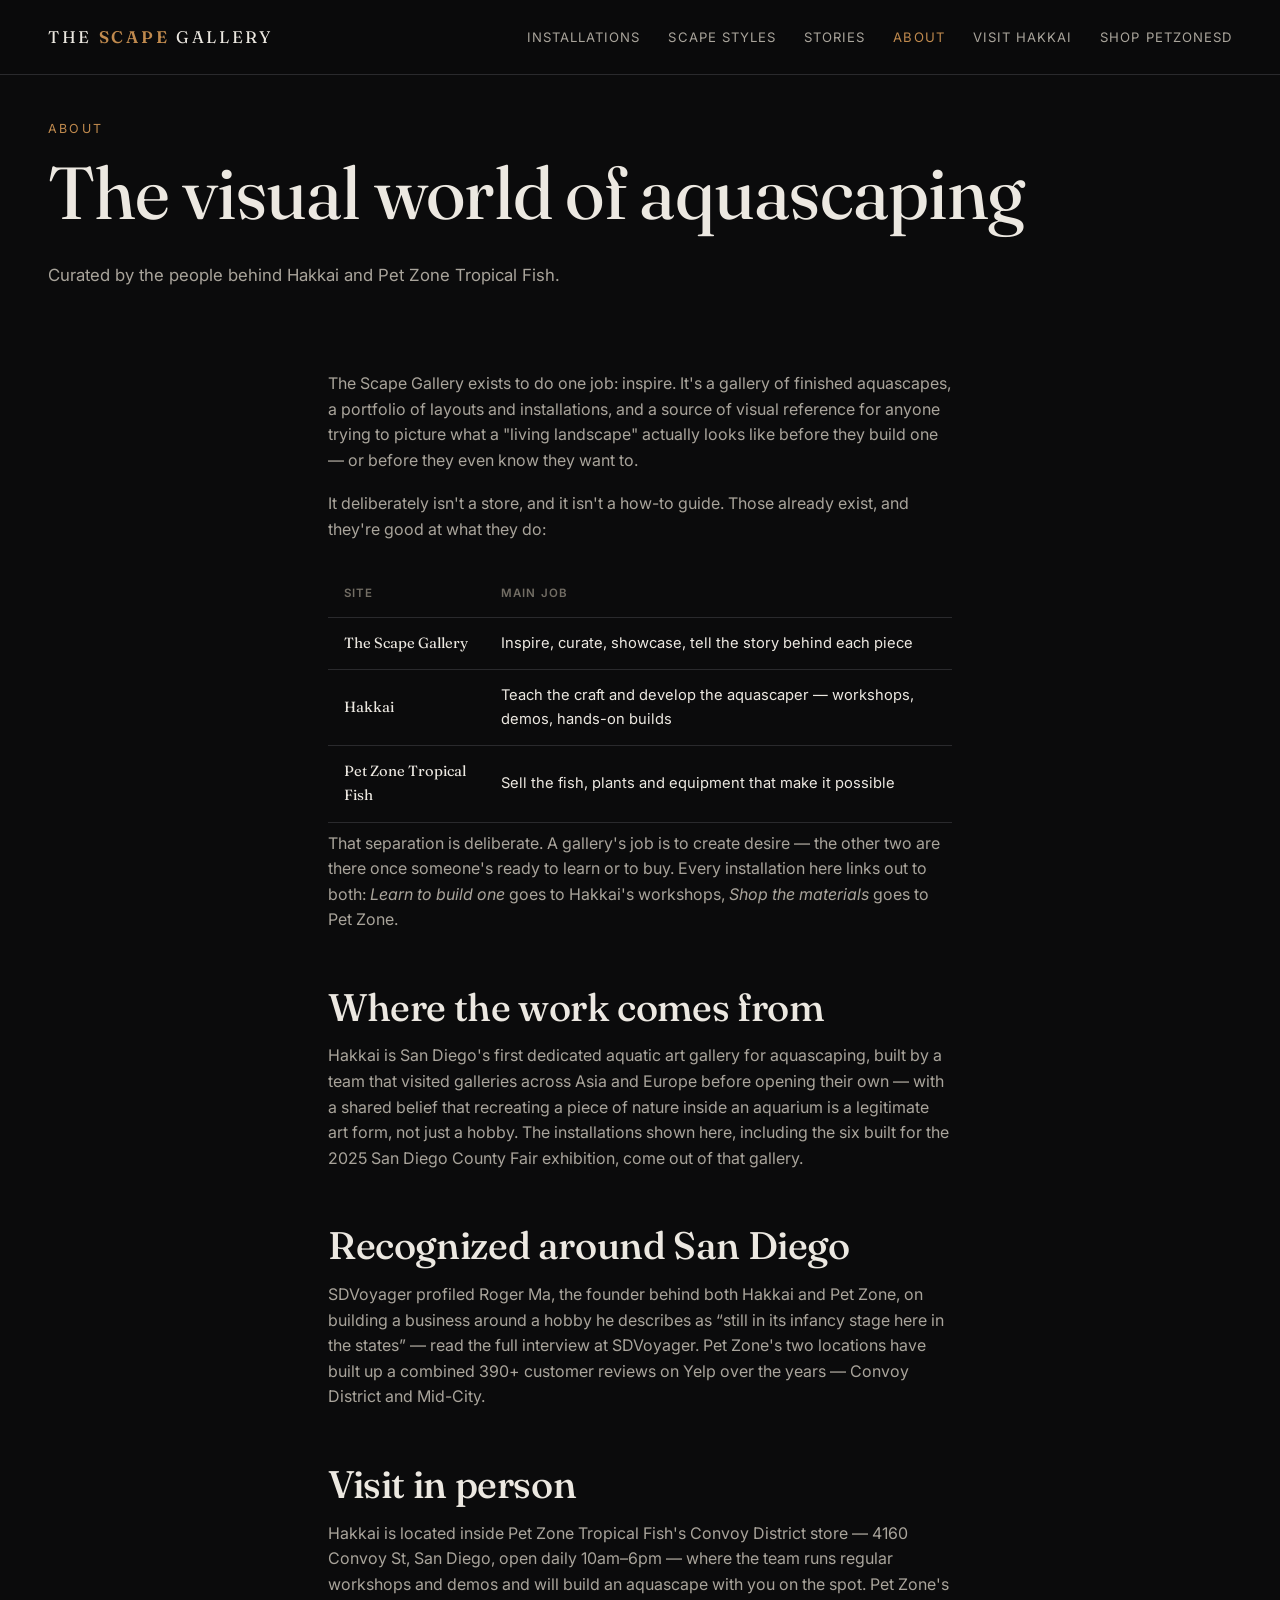
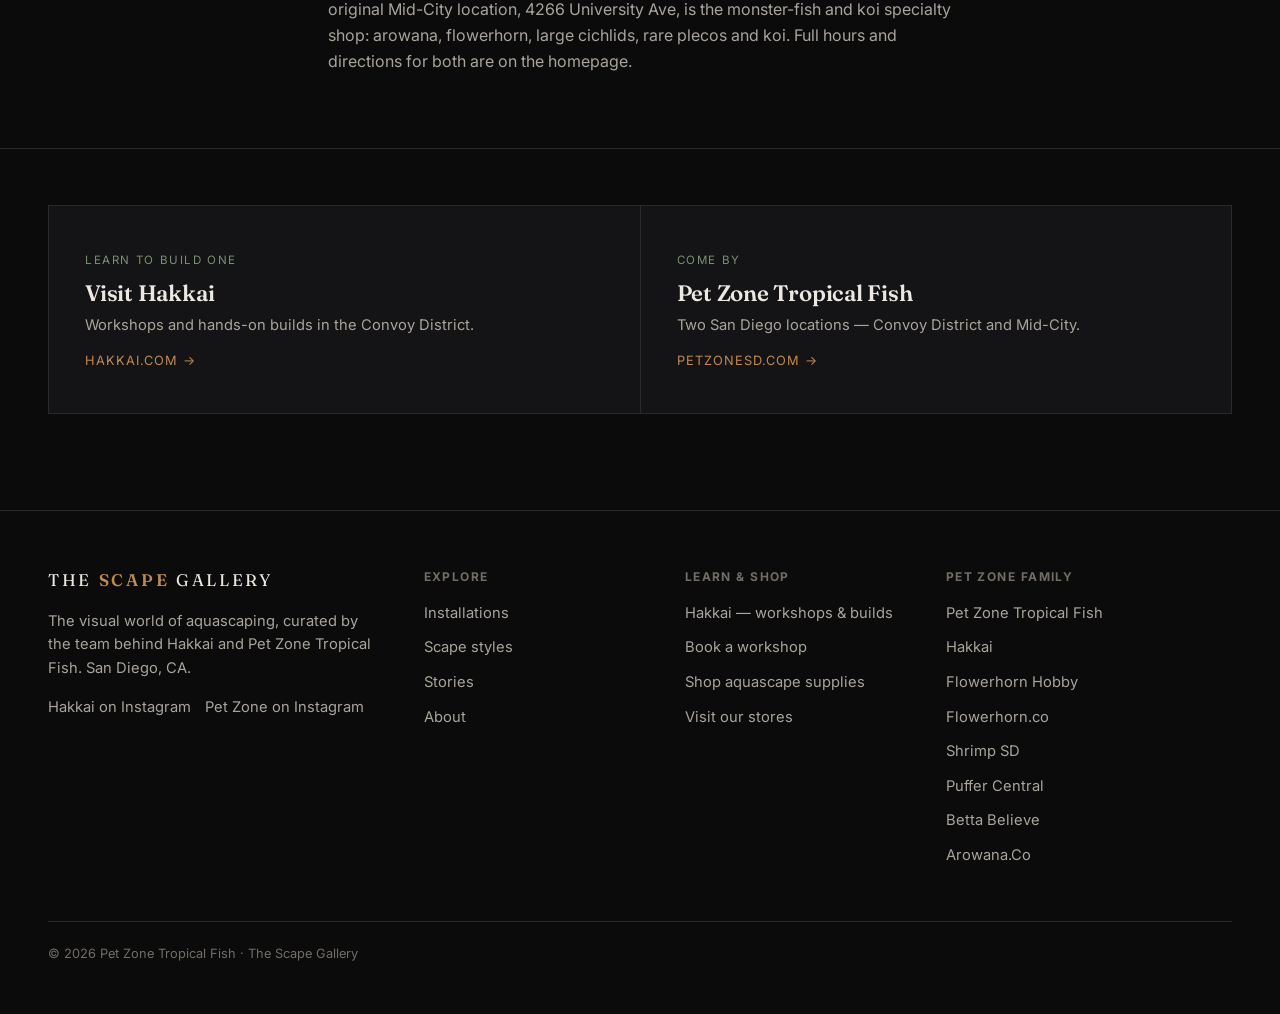
==== about/index.html @ 040524e8 "Add a real favicon (site had none) - New assets/favicon.svg + favicon-32.png + apple-touch-icon.png," ====
<!doctype html>
<html lang="en">
<head>
<meta charset="utf-8">
<meta name="viewport" content="width=device-width,initial-scale=1,viewport-fit=cover">
<link rel="icon" href="/assets/favicon.svg" type="image/svg+xml">
<link rel="icon" href="/assets/favicon-32.png" sizes="32x32" type="image/png">
<link rel="apple-touch-icon" href="/assets/apple-touch-icon.png">
<title>About — The Scape Gallery (San Diego)</title>
<meta name="description" content="The Scape Gallery is the inspirational, editorial and portfolio layer above two San Diego businesses — Hakkai and Pet Zone Tropical Fish — here's how the three fit together.">
<meta name="robots" content="index,follow,max-image-preview:large">
<link rel="canonical" href="https://thescapegallery.com/about/">
<meta name="theme-color" content="#0b0b0c">
<meta property="og:type" content="website">
<meta property="og:site_name" content="The Scape Gallery">
<meta property="og:title" content="About — The Scape Gallery">
<meta property="og:description" content="The inspirational, editorial and portfolio layer above Hakkai and Pet Zone Tropical Fish.">
<meta property="og:url" content="https://thescapegallery.com/about/">
<meta property="og:image" content="https://hakkai.com/cdn/shop/files/1B50B9CC-6165-46C0-B9AA-86293F9E5801_1600x.jpg?v=1751427496">
<meta name="twitter:card" content="summary_large_image">
<link rel="preconnect" href="https://fonts.googleapis.com"><link rel="preconnect" href="https://fonts.gstatic.com" crossorigin><link rel="preconnect" href="https://hakkai.com"><link rel="preconnect" href="https://cdn.shopify.com">
<link rel="stylesheet" href="https://fonts.googleapis.com/css2?family=Fraunces:opsz,wght@9..144,440;9..144,500;9..144,600&family=Inter:wght@400;500;600&display=swap">
<link rel="stylesheet" href="/assets/site.css">
<script type="application/ld+json">{"@context":"https://schema.org","@graph":[{"@type":"AboutPage","@id":"https://thescapegallery.com/about/#page","name":"About The Scape Gallery","url":"https://thescapegallery.com/about/","inLanguage":"en"},{"@type":"BreadcrumbList","itemListElement":[{"@type":"ListItem","position":1,"name":"Home","item":"https://thescapegallery.com/"},{"@type":"ListItem","position":2,"name":"About","item":"https://thescapegallery.com/about/"}]}]}</script>
<style>.role-table{width:100%;border-collapse:collapse;margin:28px 0 8px}.role-table th,.role-table td{text-align:left;padding:14px 16px;border-bottom:1px solid var(--line);font-size:.92rem}.role-table th{color:var(--ink-faint);font-size:.72rem;letter-spacing:.1em;text-transform:uppercase;font-weight:600}.role-table td:first-child{font-family:'Fraunces',serif;color:var(--ink)}</style>
</head>
<body>
<a class="skip" href="#main">Skip to content</a>
<header class="site-header"><div class="wrap">
<a class="brand" href="/"><span class="brand-mark">The <b>Scape</b> Gallery</span></a>
<nav class="site-nav" aria-label="Main"><ul>
<li><a href="/gallery/">Installations</a></li>
<li><a href="/styles/">Scape Styles</a></li><li><a href="/stories/">Stories</a></li>
<li><a href="/about/" aria-current="page">About</a></li>
<li><a href="https://hakkai.com/collections/aquascape-workshops">Visit Hakkai</a></li>
<li><a href="https://www.petzonesd.com/aquascaping/">Shop PetZoneSD</a></li>
</ul></nav>
</div></header>
<main id="main">
<header class="detail-head"><div class="wrap">
<p class="eyebrow">About</p>
<h1>The visual world of aquascaping</h1>
<p class="detail-sub">Curated by the people behind Hakkai and Pet Zone Tropical Fish.</p>
</div></header>

<section class="section-tight"><div class="wrap prose">
<p>The Scape Gallery exists to do one job: inspire. It's a gallery of finished aquascapes, a portfolio of layouts and installations, and a source of visual reference for anyone trying to picture what a "living landscape" actually looks like before they build one — or before they even know they want to.</p>
<p>It deliberately isn't a store, and it isn't a how-to guide. Those already exist, and they're good at what they do:</p>
<table class="role-table">
<tr><th>Site</th><th>Main job</th></tr>
<tr><td>The Scape Gallery</td><td>Inspire, curate, showcase, tell the story behind each piece</td></tr>
<tr><td>Hakkai</td><td>Teach the craft and develop the aquascaper — workshops, demos, hands-on builds</td></tr>
<tr><td>Pet Zone Tropical Fish</td><td>Sell the fish, plants and equipment that make it possible</td></tr>
</table>
<p>That separation is deliberate. A gallery's job is to create desire — the other two are there once someone's ready to learn or to buy. Every installation here links out to both: <em>Learn to build one</em> goes to Hakkai's workshops, <em>Shop the materials</em> goes to Pet Zone.</p>
<h2>Where the work comes from</h2>
<p>Hakkai is San Diego's first dedicated aquatic art gallery for aquascaping, built by a team that visited galleries across Asia and Europe before opening their own — with a shared belief that recreating a piece of nature inside an aquarium is a legitimate art form, not just a hobby. The installations shown here, including the six built for the 2025 San Diego County Fair exhibition, come out of that gallery.</p>
<h2>Recognized around San Diego</h2>
<p>SDVoyager profiled Roger Ma, the founder behind both Hakkai and Pet Zone, on building a business around a hobby he describes as &ldquo;still in its infancy stage here in the states&rdquo; — read the <a href="https://sdvoyager.com/interview/hidden-gems-meet-roger-ma-of-hakkai-aquascape-design-gallery-pet-zone-tropical-fish/">full interview at SDVoyager</a>. Pet Zone's two locations have built up a combined 390+ customer reviews on Yelp over the years — <a href="https://www.yelp.com/biz/pet-zone-tropical-fish-san-diego-2">Convoy District</a> and <a href="https://www.yelp.com/biz/pet-zone-tropical-fish-san-diego">Mid-City</a>.</p>
<h2>Visit in person</h2>
<p>Hakkai is located inside Pet Zone Tropical Fish's Convoy District store — 4160 Convoy St, San Diego, open daily 10am–6pm — where the team runs regular workshops and demos and will build an aquascape with you on the spot. Pet Zone's original Mid-City location, 4266 University Ave, is the monster-fish and koi specialty shop: arowana, flowerhorn, large cichlids, rare plecos and koi. Full hours and directions for both are on the <a href="/#visit">homepage</a>.</p>
</div></section>

<section class="section-tight" style="border-top:1px solid var(--line)"><div class="wrap">
<div class="cta-row">
<a class="cta" href="https://hakkai.com/collections/aquascape-workshops"><span class="kicker">Learn to build one</span><h3>Visit Hakkai</h3><p>Workshops and hands-on builds in the Convoy District.</p><span class="go">hakkai.com →</span></a>
<a class="cta" href="https://www.petzonesd.com/contact-location/"><span class="kicker">Come by</span><h3>Pet Zone Tropical Fish</h3><p>Two San Diego locations — Convoy District and Mid-City.</p><span class="go">petzonesd.com →</span></a>
</div>
</div></section>
</main>
<footer class="site-footer"><div class="wrap">
<div class="foot-grid">
<div><a class="brand" href="/"><span class="brand-mark">The <b>Scape</b> Gallery</span></a><p class="foot-blurb" style="margin-top:16px">The visual world of aquascaping, curated by the team behind Hakkai and Pet Zone Tropical Fish. San Diego, CA.</p><p class="foot-blurb" style="margin-top:14px;display:flex;gap:14px"><a href="https://www.instagram.com/hakkaisd/">Hakkai on Instagram</a><a href="https://www.instagram.com/petzonesd/">Pet Zone on Instagram</a></p></div>
<div><h4>Explore</h4><ul><li><a href="/gallery/">Installations</a></li><li><a href="/styles/">Scape styles</a></li><li><a href="/stories/">Stories</a></li><li><a href="/about/">About</a></li></ul></div>
<div><h4>Learn &amp; Shop</h4><ul><li><a href="https://hakkai.com/">Hakkai — workshops &amp; builds</a></li><li><a href="https://hakkai.com/collections/aquascape-workshops">Book a workshop</a></li><li><a href="https://www.petzonesd.com/aquascaping/">Shop aquascape supplies</a></li><li><a href="https://www.petzonesd.com/contact-location/">Visit our stores</a></li></ul></div>
<div><h4>Pet Zone Family</h4><ul><li><a href="https://www.petzonesd.com/">Pet Zone Tropical Fish</a></li><li><a href="https://hakkai.com/">Hakkai</a></li><li><a href="https://www.flowerhornhobby.com/">Flowerhorn Hobby</a></li><li><a href="https://flowerhorn.co/">Flowerhorn.co</a></li><li><a href="https://www.shrimpsd.com/">Shrimp SD</a></li><li><a href="https://puffercentral.com/">Puffer Central</a></li><li><a href="https://bettabelieve.com/">Betta Believe</a></li><li><a href="https://arowana.co/">Arowana.Co</a></li></ul></div>
</div>
<p class="fine">&copy; 2026 Pet Zone Tropical Fish · The Scape Gallery</p>
</div></footer>
</body>
</html>
---- assets/site.css ----
/* The Scape Gallery — shared stylesheet */

:root{
  --bg:#0b0b0c;
  --bg-panel:#141416;
  --bg-panel-2:#1b1b1e;
  --line:#2a2a2d;
  --ink:#ece8e1;
  --ink-dim:#a9a49b;
  --ink-faint:#726d64;
  --clay:#c08a4e;
  --moss:#7c9171;
  --max:1240px;
}

*{box-sizing:border-box}
html{scroll-behavior:smooth}
body{
  margin:0;
  background:var(--bg);
  color:var(--ink);
  font-family:'Inter',system-ui,-apple-system,sans-serif;
  font-size:16px;
  line-height:1.6;
  -webkit-font-smoothing:antialiased;
}
h1,h2,h3,.disp{
  font-family:'Fraunces',Georgia,serif;
  font-weight:500;
  letter-spacing:-0.01em;
  line-height:1.08;
  margin:0 0 .4em;
  color:var(--ink);
}
h1{font-size:clamp(2.4rem,6vw,4.6rem);font-weight:440}
h2{font-size:clamp(1.6rem,3.2vw,2.4rem)}
h3{font-size:1.3rem;font-weight:600}
p{margin:0 0 1.1em;color:var(--ink-dim)}
a{color:inherit;text-decoration:none}
.wrap{max-width:var(--max);margin:0 auto;padding:0 28px}
.skip{position:absolute;left:-999px;top:0;background:var(--clay);color:#0b0b0c;padding:10px 16px;z-index:100}
.skip:focus{left:12px;top:12px}

/* header */
.site-header{position:sticky;top:0;z-index:20;background:rgba(11,11,12,.86);backdrop-filter:blur(10px);border-bottom:1px solid var(--line)}
.site-header .wrap{display:flex;align-items:center;justify-content:space-between;height:74px}
.brand{display:flex;align-items:center;gap:12px}
.brand-mark{font-family:'Fraunces',serif;font-size:1.05rem;letter-spacing:.16em;text-transform:uppercase;color:var(--ink)}
.brand-mark b{color:var(--clay);font-weight:600}
.site-nav ul{display:flex;gap:28px;list-style:none;margin:0;padding:0}
.site-nav a{font-size:.82rem;letter-spacing:.08em;text-transform:uppercase;color:var(--ink-dim);transition:color .15s}
.site-nav a:hover,.site-nav a[aria-current]{color:var(--clay)}
.nav-toggle{display:none}

/* hero */
.hero{position:relative;min-height:78vh;display:flex;align-items:flex-end;overflow:hidden;border-bottom:1px solid var(--line)}
.hero img{position:absolute;inset:0;width:100%;height:100%;object-fit:cover;filter:brightness(.55) saturate(1.05)}
.hero::after{content:"";position:absolute;inset:0;background:linear-gradient(180deg,rgba(11,11,12,.05) 0%,rgba(11,11,12,.15) 45%,rgba(11,11,12,.92) 100%)}
.hero-in{position:relative;z-index:2;padding:0 28px 64px;max-width:var(--max);margin:0 auto;width:100%}
.eyebrow{font-size:.78rem;letter-spacing:.18em;text-transform:uppercase;color:var(--clay);margin:0 0 14px}
.hero p.lede{font-size:1.15rem;max-width:44ch;color:#d7d3cb}

/* sections */
main{display:block}
.section{padding:96px 0}
.section-tight{padding:56px 0}
.section-head{display:flex;justify-content:space-between;align-items:flex-end;gap:24px;margin-bottom:44px;flex-wrap:wrap}
.section-head .kicker{font-size:.78rem;letter-spacing:.16em;text-transform:uppercase;color:var(--clay);display:block;margin-bottom:10px}
.see-all{font-size:.82rem;letter-spacing:.06em;text-transform:uppercase;color:var(--ink-dim);border-bottom:1px solid var(--line);padding-bottom:2px}
.see-all:hover{color:var(--clay);border-color:var(--clay)}

/* gallery grid */
.grid{display:grid;grid-template-columns:repeat(3,1fr);gap:2px;background:var(--line)}
.grid.g2{grid-template-columns:repeat(2,1fr)}
.piece{position:relative;background:var(--bg-panel);aspect-ratio:4/5;overflow:hidden;display:block}
.piece img{width:100%;height:100%;object-fit:cover;transition:transform .6s ease,filter .3s}
.piece:hover img{transform:scale(1.045)}
.piece-cap{position:absolute;left:0;right:0;bottom:0;padding:22px;background:linear-gradient(180deg,transparent,rgba(0,0,0,.82) 78%)}
.piece-cap .style-tag{font-size:.7rem;letter-spacing:.12em;text-transform:uppercase;color:var(--clay);display:block;margin-bottom:6px}
.piece-cap h3{margin:0;font-size:1.15rem;color:#fff}
.piece-cap .tank{font-size:.78rem;color:var(--ink-dim);margin-top:4px}

/* styles chips */
.style-row{display:grid;grid-template-columns:repeat(6,1fr);gap:1px;background:var(--line);border:1px solid var(--line)}
.style-chip{background:var(--bg-panel);padding:28px 18px;text-align:center}
.style-chip .num{font-family:'Fraunces',serif;font-size:.85rem;color:var(--ink-faint);display:block;margin-bottom:10px}
.style-chip h3{font-size:1rem;margin-bottom:6px}
.style-chip p{font-size:.85rem;margin:0}
.style-chip a{display:block;transition:background .15s}
.style-chip a:hover{background:var(--bg-panel-2)}

/* statement / prose */
.statement{max-width:62ch}
.statement p{font-size:1.15rem;color:#cfcbc2}
.prose{max-width:68ch}
.prose h2{margin-top:1.4em}
.prose ul{color:var(--ink-dim);padding-left:1.2em}
.prose li{margin-bottom:.5em}

/* detail page */
.detail-hero{position:relative}
.detail-hero img{width:100%;max-height:74vh;object-fit:cover;display:block;border-bottom:1px solid var(--line)}
.detail-head{padding:44px 0 8px}
.detail-head .kicker{font-size:.78rem;letter-spacing:.16em;text-transform:uppercase;color:var(--clay)}
.detail-sub{font-size:1.05rem;color:var(--ink-dim);max-width:60ch}
.spec-grid{display:grid;grid-template-columns:repeat(3,1fr);gap:1px;background:var(--line);margin:40px 0}
.spec{background:var(--bg-panel);padding:22px 24px}
.spec .k{font-size:.72rem;letter-spacing:.1em;text-transform:uppercase;color:var(--ink-faint);display:block;margin-bottom:8px}
.spec .v{font-size:.95rem;color:var(--ink)}
.filmstrip{display:grid;grid-template-columns:repeat(4,1fr);gap:2px;background:var(--line);margin:40px 0}
.filmstrip img{width:100%;height:220px;object-fit:cover;display:block}
.taglist{display:flex;flex-wrap:wrap;gap:8px;margin:0 0 1.2em}
.taglist span{font-size:.78rem;color:var(--ink-dim);border:1px solid var(--line);border-radius:999px;padding:5px 12px}

/* CTAs */
.cta-row{display:grid;grid-template-columns:1fr 1fr;gap:1px;background:var(--line);border:1px solid var(--line)}
.cta{background:var(--bg-panel);padding:40px 36px;display:block;transition:background .15s}
.cta:hover{background:var(--bg-panel-2)}
.cta .kicker{font-size:.72rem;letter-spacing:.14em;text-transform:uppercase;color:var(--moss)}
.cta h3{margin:10px 0 8px;font-size:1.4rem}
.cta p{margin:0;font-size:.92rem}
.cta .go{display:inline-block;margin-top:14px;font-size:.8rem;letter-spacing:.08em;text-transform:uppercase;color:var(--clay)}
.btn{display:inline-block;border:1px solid var(--ink-faint);color:var(--ink);padding:12px 22px;font-size:.82rem;letter-spacing:.08em;text-transform:uppercase;border-radius:2px;transition:.15s}
.btn:hover{border-color:var(--clay);color:var(--clay)}
.btn.solid{background:var(--clay);border-color:var(--clay);color:#151109}
.btn.solid:hover{background:#d29a5c}
.btn-row{display:flex;gap:14px;flex-wrap:wrap;margin-top:8px}

/* visit cards */
.visit-grid{display:grid;grid-template-columns:1fr 1fr;gap:1px;background:var(--line);border:1px solid var(--line)}
.visit-card{background:var(--bg-panel);padding:40px 36px}
.visit-card .loc-kicker{font-size:.72rem;letter-spacing:.14em;text-transform:uppercase}
.visit-card h3{margin:10px 0 8px;font-size:1.4rem}
.visit-meta{list-style:none;margin:20px 0;padding:0}
.visit-meta li{font-size:.88rem;color:var(--ink-dim);padding:10px 0;border-top:1px solid var(--line)}
.visit-meta li:first-child{border-top:none}
@media (max-width:800px){.visit-grid{grid-template-columns:1fr}}

/* footer */
.site-footer{border-top:1px solid var(--line);padding:56px 0 36px;margin-top:40px}
.foot-grid{display:grid;grid-template-columns:1.2fr .8fr .8fr 1fr;gap:32px}
.foot-grid h4{font-size:.75rem;letter-spacing:.12em;text-transform:uppercase;color:var(--ink-faint);margin:0 0 14px}
.foot-grid ul{list-style:none;margin:0;padding:0}
.foot-grid li{margin-bottom:9px}
.foot-grid a{color:var(--ink-dim);font-size:.92rem}
.foot-grid a:hover{color:var(--clay)}
.foot-blurb{color:var(--ink-dim);font-size:.92rem;max-width:36ch}
.fine{color:var(--ink-faint);font-size:.8rem;margin-top:44px;border-top:1px solid var(--line);padding-top:22px}

@media (max-width:900px){
  .grid{grid-template-columns:repeat(2,1fr)}
  .style-row{grid-template-columns:repeat(3,1fr)}
  .spec-grid{grid-template-columns:1fr}
  .filmstrip{grid-template-columns:repeat(2,1fr)}
  .cta-row{grid-template-columns:1fr}
  .foot-grid{grid-template-columns:1fr 1fr;gap:28px}
  .site-nav ul{gap:16px}
}
@media (max-width:700px){
  .foot-grid{grid-template-columns:1fr}
}
@media (max-width:560px){
  .grid{grid-template-columns:1fr}
  .style-row{grid-template-columns:repeat(2,1fr)}
  .site-nav{display:none}
}
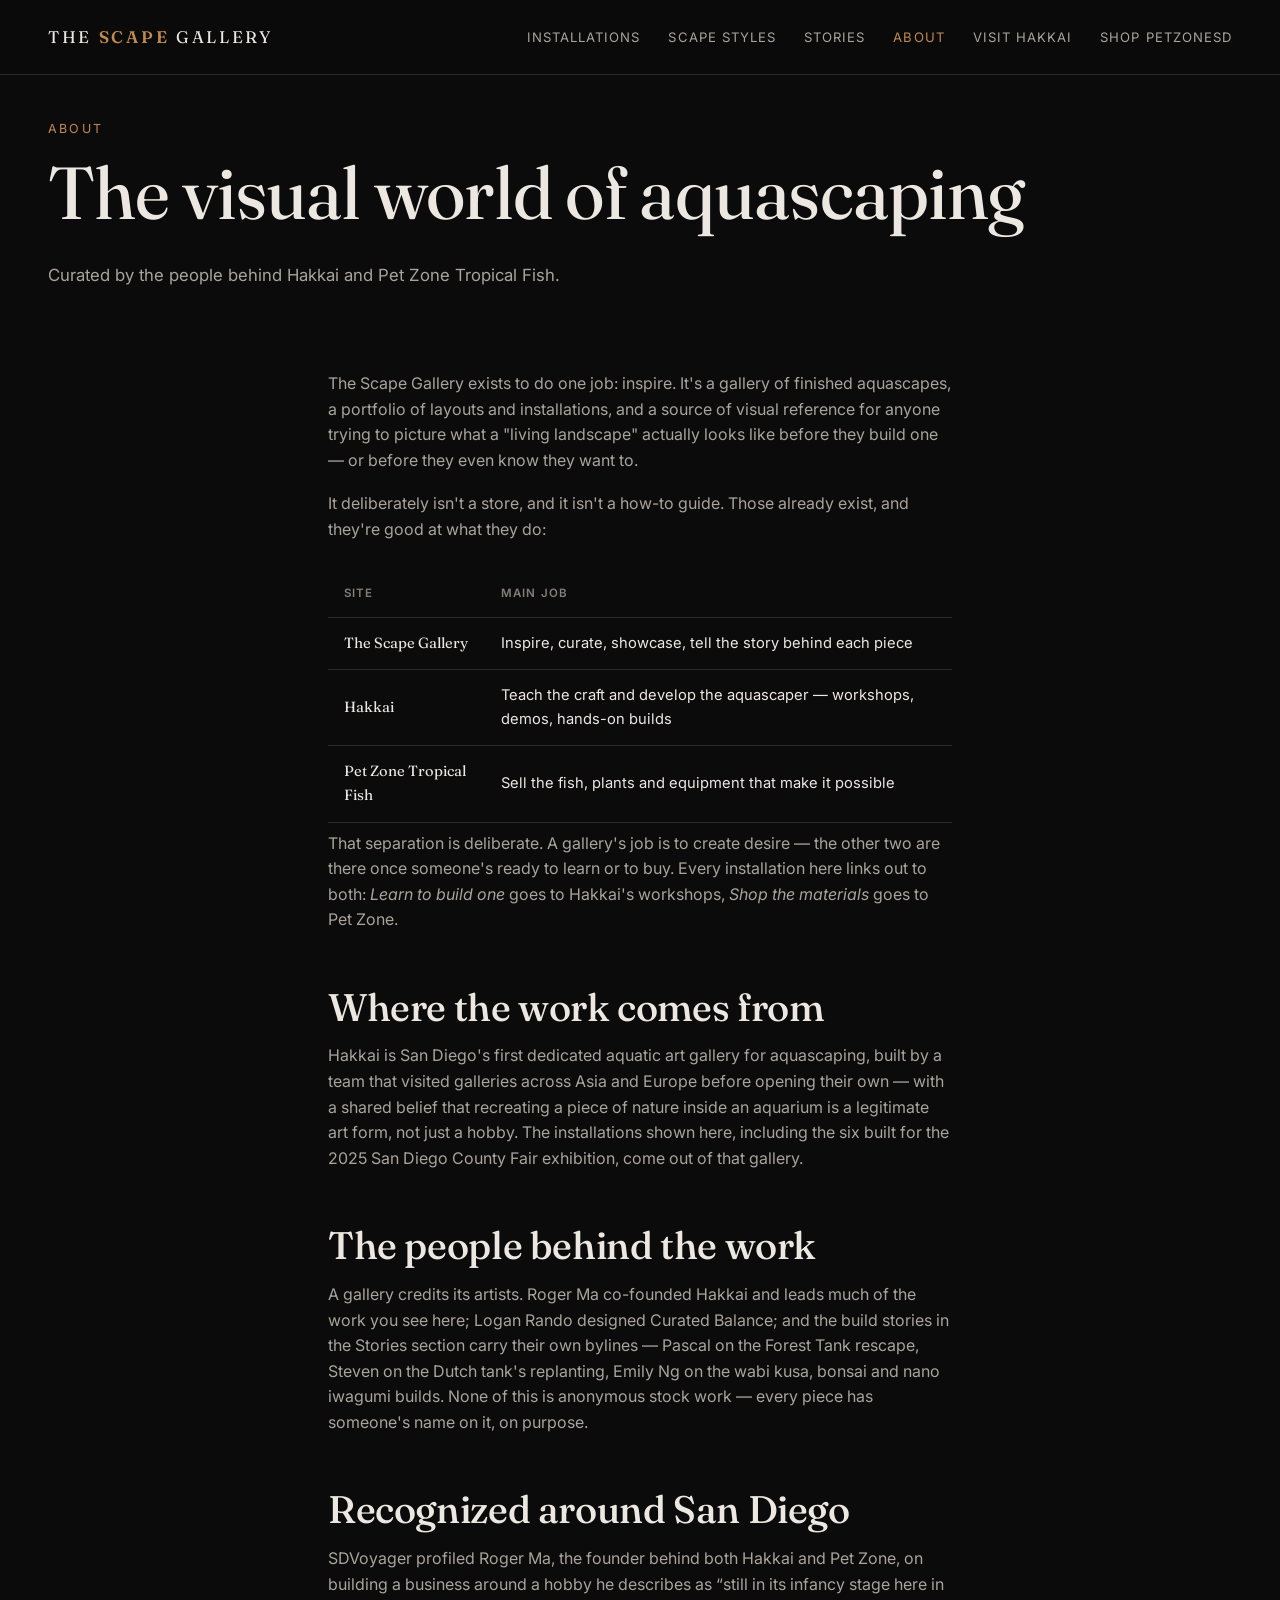
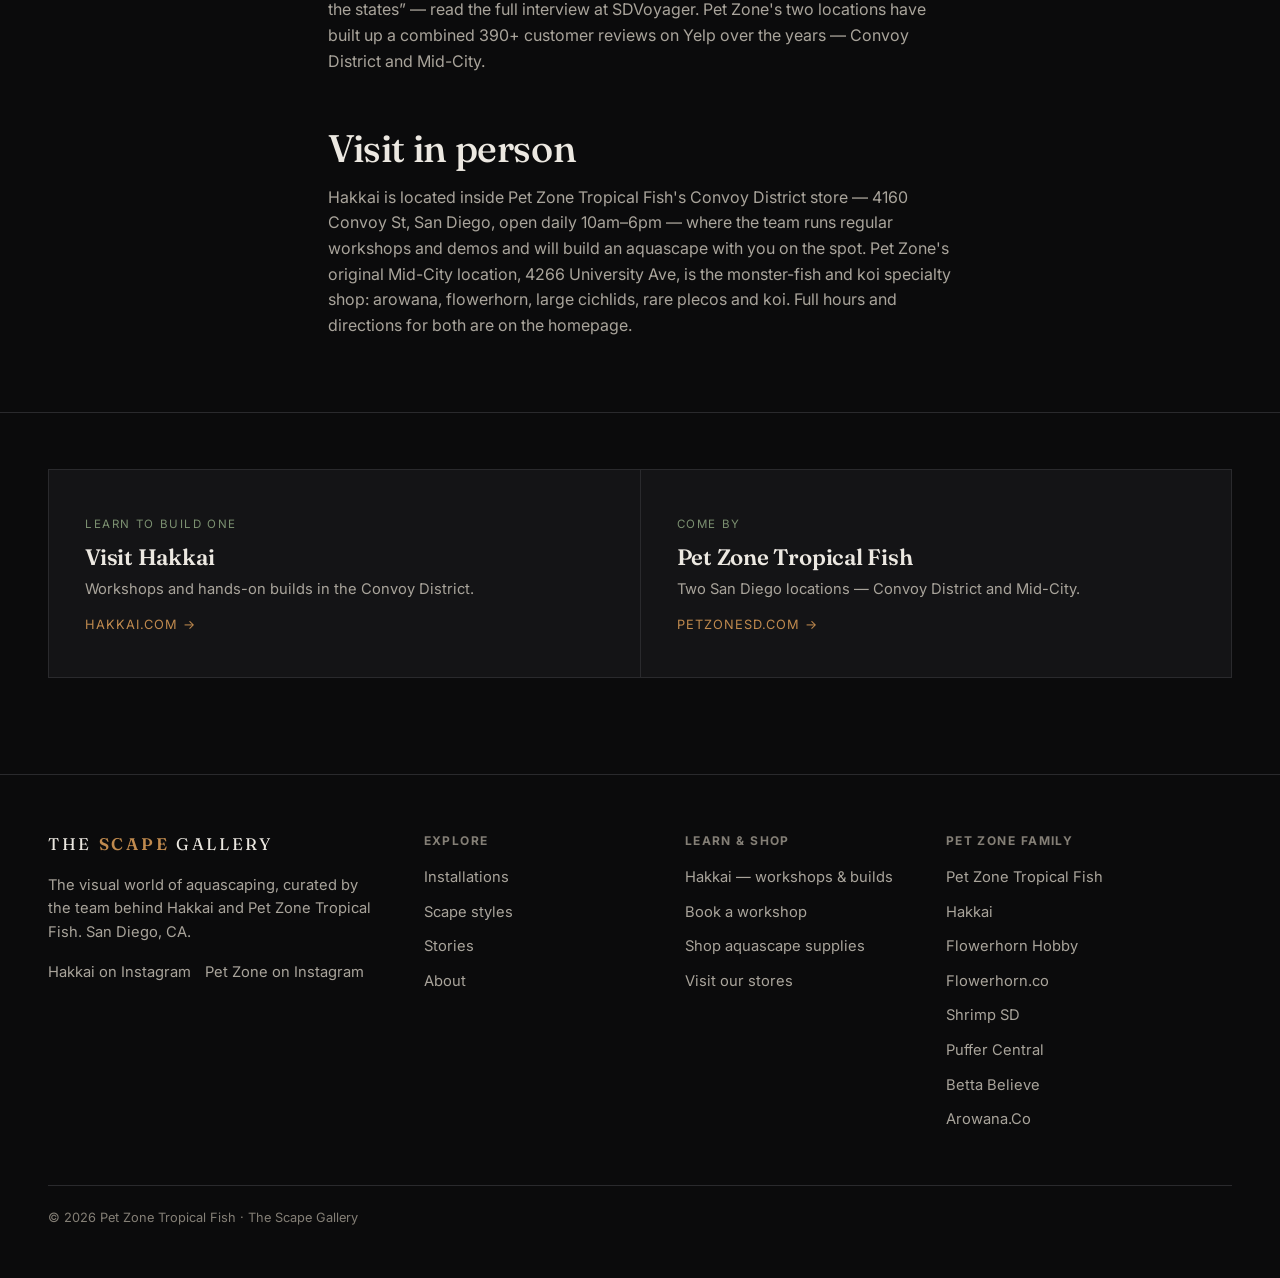
==== commit ce0297f1: "Credit the real people behind the work, light local-SEO consistency - About: new "The people behind " ====
--- a/about/index.html
+++ b/about/index.html
@@ -55,6 +55,8 @@
 <p>That separation is deliberate. A gallery's job is to create desire — the other two are there once someone's ready to learn or to buy. Every installation here links out to both: <em>Learn to build one</em> goes to Hakkai's workshops, <em>Shop the materials</em> goes to Pet Zone.</p>
 <h2>Where the work comes from</h2>
 <p>Hakkai is San Diego's first dedicated aquatic art gallery for aquascaping, built by a team that visited galleries across Asia and Europe before opening their own — with a shared belief that recreating a piece of nature inside an aquarium is a legitimate art form, not just a hobby. The installations shown here, including the six built for the 2025 San Diego County Fair exhibition, come out of that gallery.</p>
+<h2>The people behind the work</h2>
+<p>A gallery credits its artists. Roger Ma co-founded Hakkai and leads much of the work you see here; Logan Rando designed Curated Balance; and the build stories in the <a href="/stories/">Stories</a> section carry their own bylines — Pascal on the Forest Tank rescape, Steven on the Dutch tank's replanting, Emily Ng on the wabi kusa, bonsai and nano iwagumi builds. None of this is anonymous stock work — every piece has someone's name on it, on purpose.</p>
 <h2>Recognized around San Diego</h2>
 <p>SDVoyager profiled Roger Ma, the founder behind both Hakkai and Pet Zone, on building a business around a hobby he describes as &ldquo;still in its infancy stage here in the states&rdquo; — read the <a href="https://sdvoyager.com/interview/hidden-gems-meet-roger-ma-of-hakkai-aquascape-design-gallery-pet-zone-tropical-fish/">full interview at SDVoyager</a>. Pet Zone's two locations have built up a combined 390+ customer reviews on Yelp over the years — <a href="https://www.yelp.com/biz/pet-zone-tropical-fish-san-diego-2">Convoy District</a> and <a href="https://www.yelp.com/biz/pet-zone-tropical-fish-san-diego">Mid-City</a>.</p>
 <h2>Visit in person</h2>
--- a/assets/site.css
+++ b/assets/site.css
@@ -7,7 +7,7 @@
   --line:#2a2a2d;
   --ink:#ece8e1;
   --ink-dim:#a9a49b;
-  --ink-faint:#726d64;
+  --ink-faint:#847f76;
   --clay:#c08a4e;
   --moss:#7c9171;
   --max:1240px;
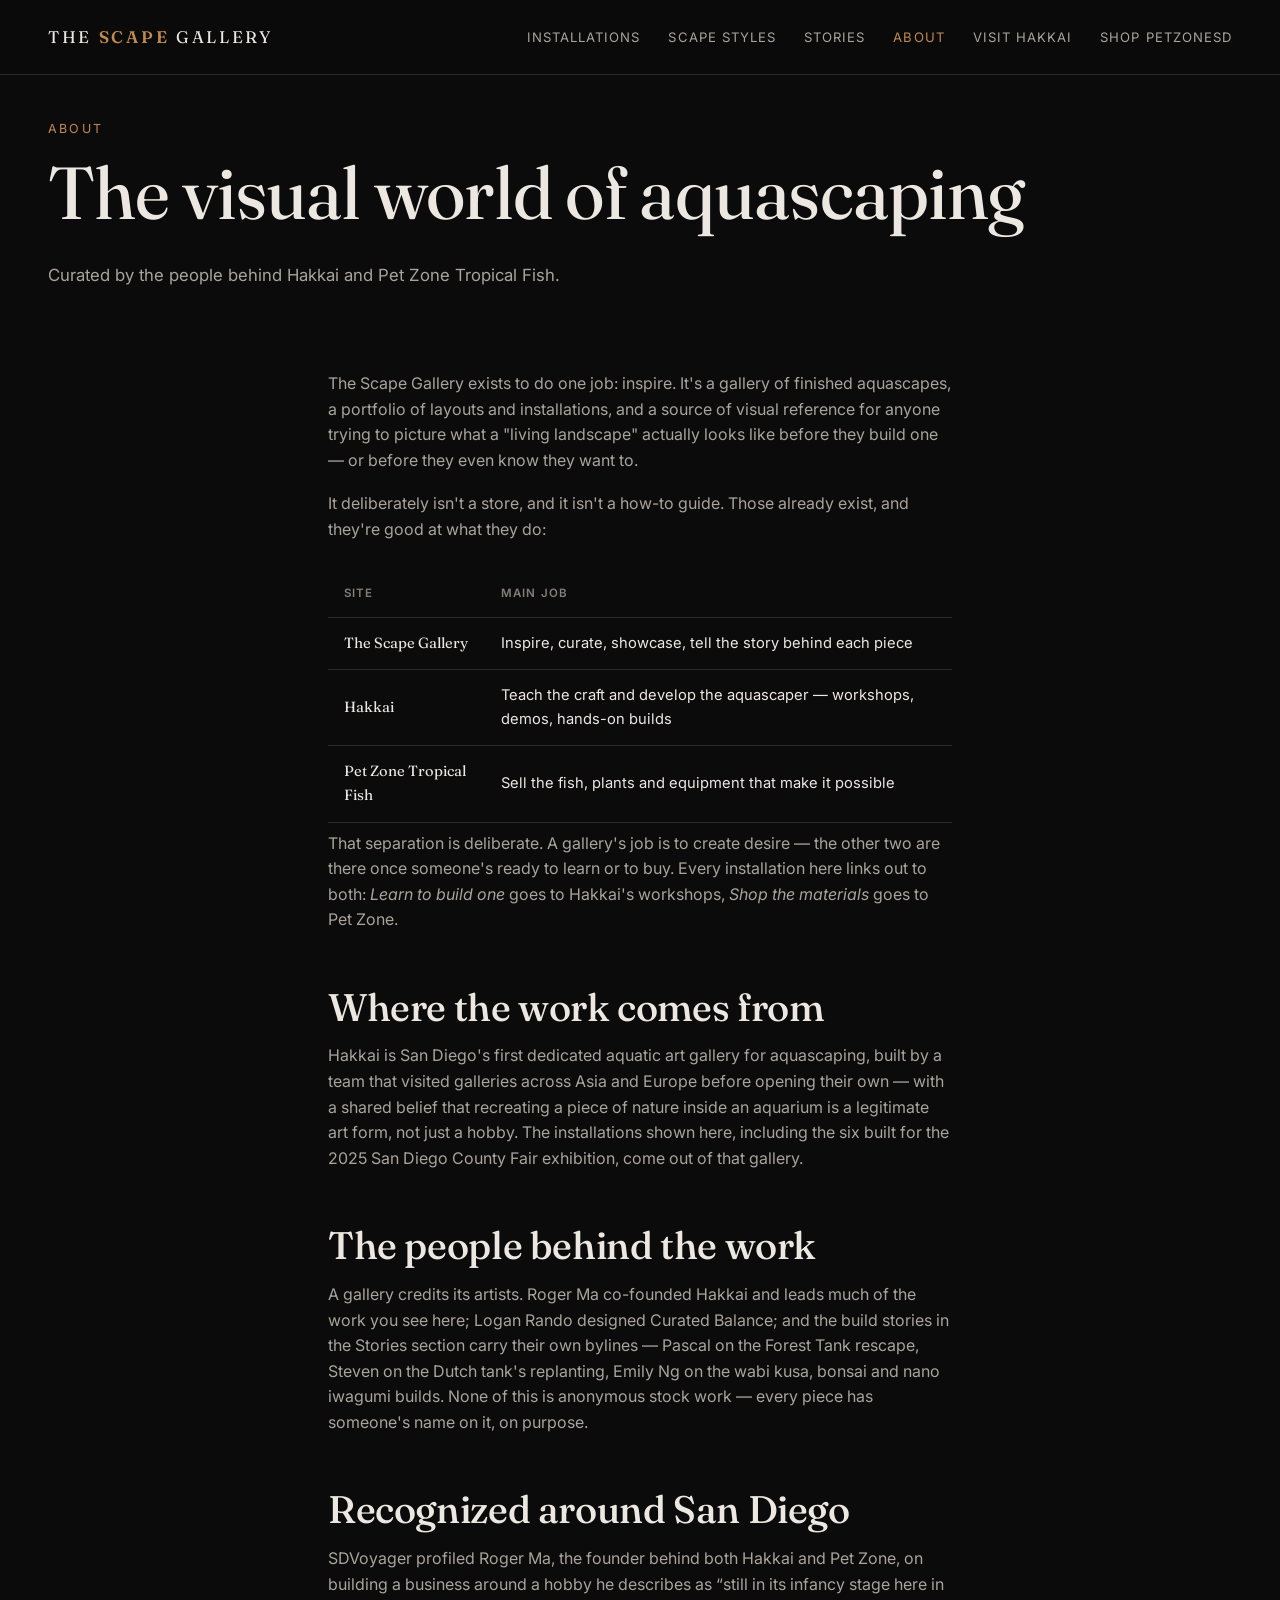
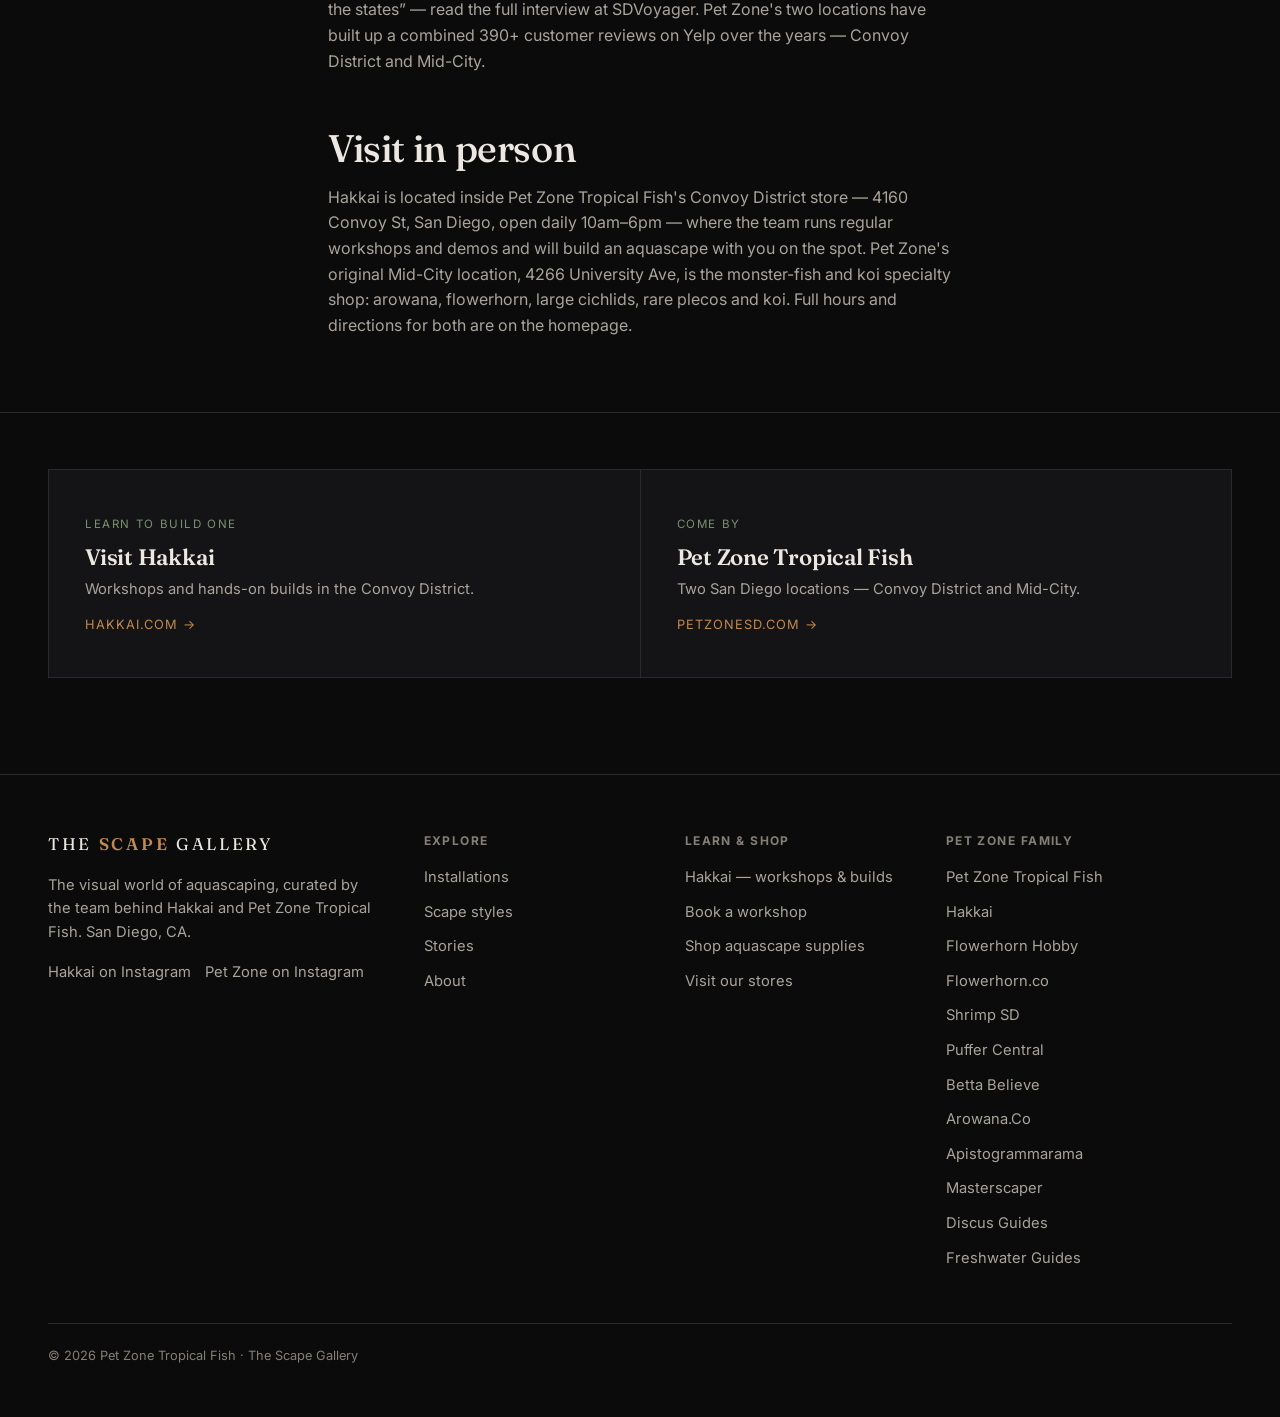
==== commit 354c1d71: "Add Masterscaper and Discus Guides to sibling-spoke footer links thescapegallery.com had never had a" ====
--- a/about/index.html
+++ b/about/index.html
@@ -7,7 +7,7 @@
 <link rel="icon" href="/assets/favicon-32.png" sizes="32x32" type="image/png">
 <link rel="apple-touch-icon" href="/assets/apple-touch-icon.png">
 <title>About — The Scape Gallery (San Diego)</title>
-<meta name="description" content="The Scape Gallery is the inspirational, editorial and portfolio layer above two San Diego businesses — Hakkai and Pet Zone Tropical Fish — here's how the three fit together.">
+<meta name="description" content="The Scape Gallery is the editorial and portfolio layer above two San Diego businesses, Hakkai and Pet Zone Tropical Fish. Here is how the three fit together.">
 <meta name="robots" content="index,follow,max-image-preview:large">
 <link rel="canonical" href="https://thescapegallery.com/about/">
 <meta name="theme-color" content="#0b0b0c">
@@ -26,8 +26,9 @@
 </head>
 <body>
 <a class="skip" href="#main">Skip to content</a>
-<header class="site-header"><div class="wrap">
+<header class="site-header"><input type="checkbox" id="nav-toggle" class="nav-toggle-input"><div class="wrap">
 <a class="brand" href="/"><span class="brand-mark">The <b>Scape</b> Gallery</span></a>
+<label for="nav-toggle" class="nav-toggle" aria-label="Menu"><span></span><span></span><span></span></label>
 <nav class="site-nav" aria-label="Main"><ul>
 <li><a href="/gallery/">Installations</a></li>
 <li><a href="/styles/">Scape Styles</a></li><li><a href="/stories/">Stories</a></li>
@@ -75,7 +76,7 @@
 <div><a class="brand" href="/"><span class="brand-mark">The <b>Scape</b> Gallery</span></a><p class="foot-blurb" style="margin-top:16px">The visual world of aquascaping, curated by the team behind Hakkai and Pet Zone Tropical Fish. San Diego, CA.</p><p class="foot-blurb" style="margin-top:14px;display:flex;gap:14px"><a href="https://www.instagram.com/hakkaisd/">Hakkai on Instagram</a><a href="https://www.instagram.com/petzonesd/">Pet Zone on Instagram</a></p></div>
 <div><h4>Explore</h4><ul><li><a href="/gallery/">Installations</a></li><li><a href="/styles/">Scape styles</a></li><li><a href="/stories/">Stories</a></li><li><a href="/about/">About</a></li></ul></div>
 <div><h4>Learn &amp; Shop</h4><ul><li><a href="https://hakkai.com/">Hakkai — workshops &amp; builds</a></li><li><a href="https://hakkai.com/collections/aquascape-workshops">Book a workshop</a></li><li><a href="https://www.petzonesd.com/aquascaping/">Shop aquascape supplies</a></li><li><a href="https://www.petzonesd.com/contact-location/">Visit our stores</a></li></ul></div>
-<div><h4>Pet Zone Family</h4><ul><li><a href="https://www.petzonesd.com/">Pet Zone Tropical Fish</a></li><li><a href="https://hakkai.com/">Hakkai</a></li><li><a href="https://www.flowerhornhobby.com/">Flowerhorn Hobby</a></li><li><a href="https://flowerhorn.co/">Flowerhorn.co</a></li><li><a href="https://www.shrimpsd.com/">Shrimp SD</a></li><li><a href="https://puffercentral.com/">Puffer Central</a></li><li><a href="https://bettabelieve.com/">Betta Believe</a></li><li><a href="https://arowana.co/">Arowana.Co</a></li></ul></div>
+<div><h4>Pet Zone Family</h4><ul><li><a href="https://www.petzonesd.com/">Pet Zone Tropical Fish</a></li><li><a href="https://hakkai.com/">Hakkai</a></li><li><a href="https://www.flowerhornhobby.com/">Flowerhorn Hobby</a></li><li><a href="https://flowerhorn.co/">Flowerhorn.co</a></li><li><a href="https://www.shrimpsd.com/">Shrimp SD</a></li><li><a href="https://puffercentral.com/">Puffer Central</a></li><li><a href="https://bettabelieve.com/">Betta Believe</a></li><li><a href="https://arowana.co/">Arowana.Co</a></li><li><a href="https://www.apistogrammarama.com/">Apistogrammarama</a></li><li><a href="https://masterscaper.com/">Masterscaper</a></li><li><a href="https://discusguides.com/">Discus Guides</a></li><li><a href="https://freshwaterguides.com/">Freshwater Guides</a></li></ul></div>
 </div>
 <p class="fine">&copy; 2026 Pet Zone Tropical Fish · The Scape Gallery</p>
 </div></footer>
--- a/assets/site.css
+++ b/assets/site.css
@@ -50,7 +50,9 @@
 .site-nav ul{display:flex;gap:28px;list-style:none;margin:0;padding:0}
 .site-nav a{font-size:.82rem;letter-spacing:.08em;text-transform:uppercase;color:var(--ink-dim);transition:color .15s}
 .site-nav a:hover,.site-nav a[aria-current]{color:var(--clay)}
-.nav-toggle{display:none}
+.nav-toggle-input{position:absolute;opacity:0;pointer-events:none}
+.nav-toggle{display:none;cursor:pointer;width:44px;height:44px;flex-direction:column;align-items:center;justify-content:center;gap:5px;flex-shrink:0}
+.nav-toggle span{display:block;width:24px;height:2px;background:var(--ink);border-radius:1px;transition:transform .2s,opacity .2s}
 
 /* hero */
 .hero{position:relative;min-height:78vh;display:flex;align-items:flex-end;overflow:hidden;border-bottom:1px solid var(--line)}
@@ -162,5 +164,15 @@
 @media (max-width:560px){
   .grid{grid-template-columns:1fr}
   .style-row{grid-template-columns:repeat(2,1fr)}
-  .site-nav{display:none}
+  .site-header{position:sticky}
+  .nav-toggle{display:flex}
+  .site-nav{position:absolute;top:100%;left:0;right:0;max-height:0;overflow:hidden;background:rgba(11,11,12,.98);backdrop-filter:blur(10px);border-bottom:1px solid var(--line);transition:max-height .25s ease}
+  .site-nav ul{flex-direction:column;gap:0;padding:6px 28px 18px}
+  .site-nav li{border-top:1px solid var(--line)}
+  .site-nav li:first-child{border-top:none}
+  .site-nav a{display:block;padding:14px 0}
+  .nav-toggle-input:checked ~ .wrap .site-nav{max-height:420px}
+  .nav-toggle-input:checked ~ .wrap .nav-toggle span:nth-child(1){transform:translateY(7px) rotate(45deg)}
+  .nav-toggle-input:checked ~ .wrap .nav-toggle span:nth-child(2){opacity:0}
+  .nav-toggle-input:checked ~ .wrap .nav-toggle span:nth-child(3){transform:translateY(-7px) rotate(-45deg)}
 }
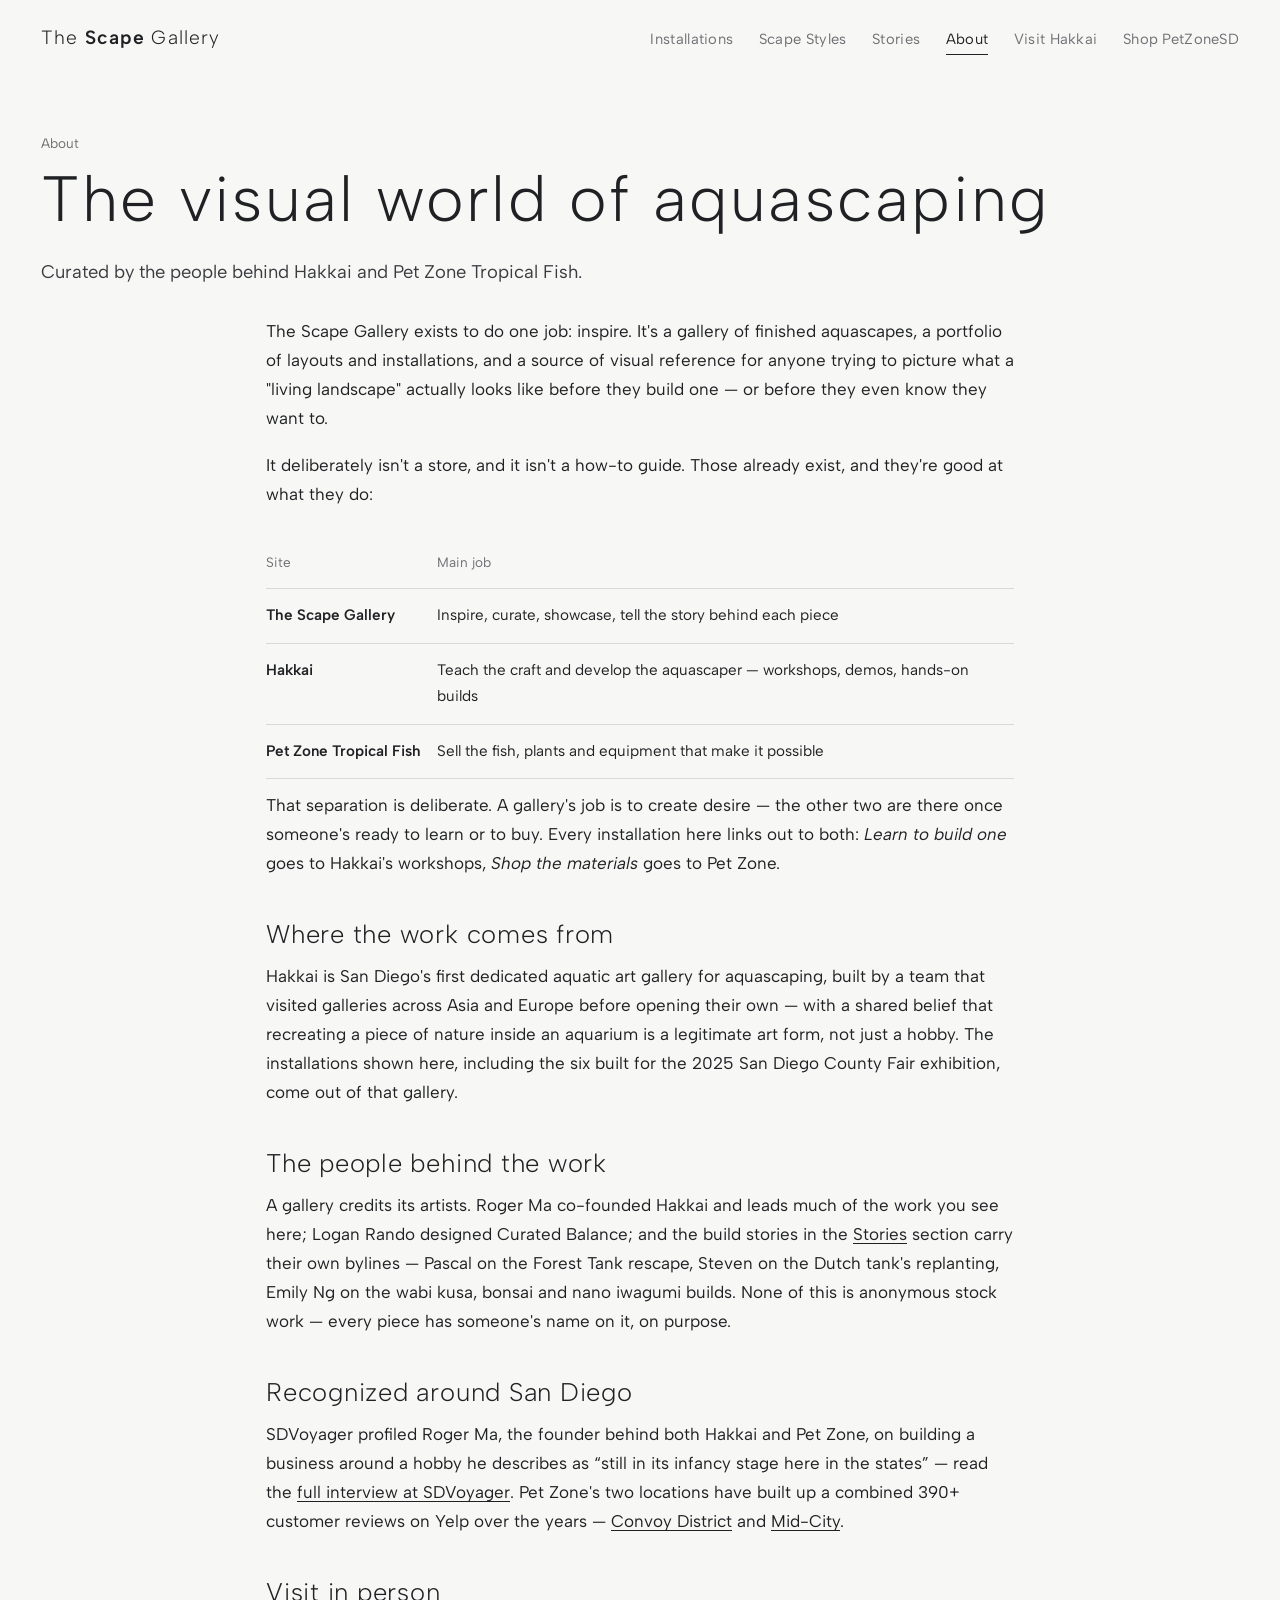
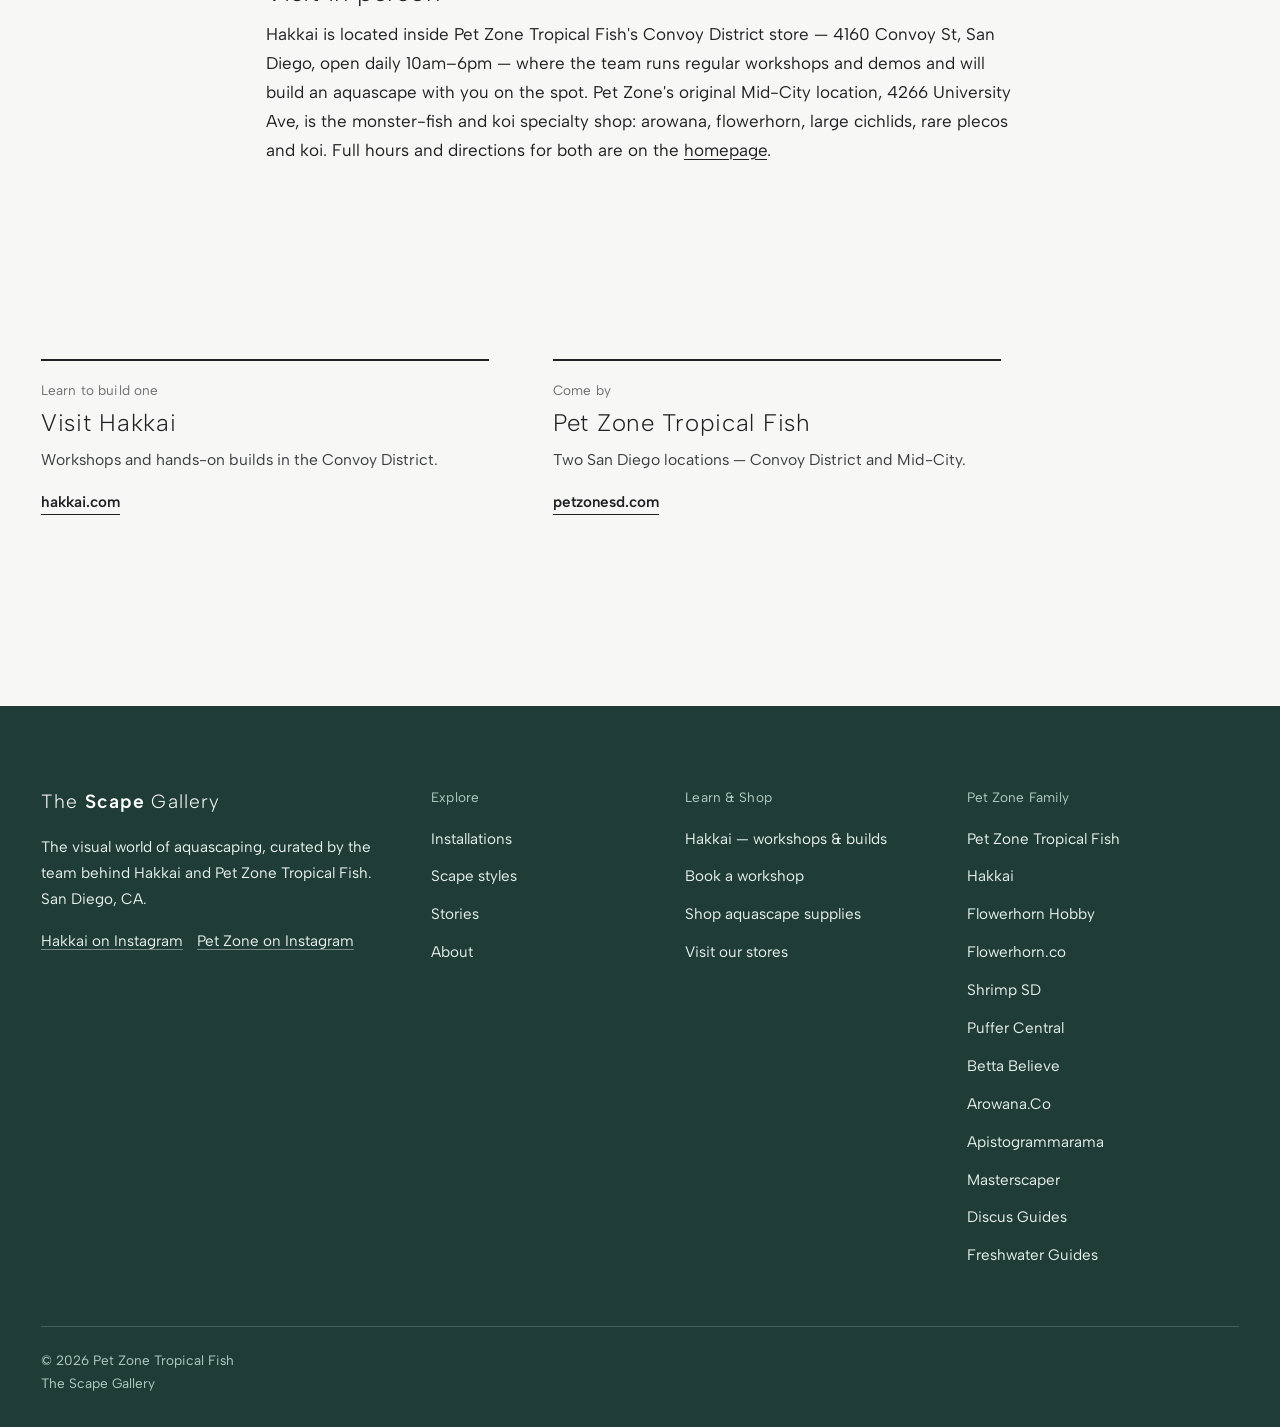
==== commit 002943ad: "Redesign: white-cube gallery with salon hang and wall labels Co-Authored-By: Claude Sonnet 5.5 <nore" ====
--- a/about/index.html
+++ b/about/index.html
@@ -10,7 +10,7 @@
 <meta name="description" content="The Scape Gallery is the editorial and portfolio layer above two San Diego businesses, Hakkai and Pet Zone Tropical Fish. Here is how the three fit together.">
 <meta name="robots" content="index,follow,max-image-preview:large">
 <link rel="canonical" href="https://thescapegallery.com/about/">
-<meta name="theme-color" content="#0b0b0c">
+<meta name="theme-color" content="#f7f7f5">
 <meta property="og:type" content="website">
 <meta property="og:site_name" content="The Scape Gallery">
 <meta property="og:title" content="About — The Scape Gallery">
@@ -19,10 +19,9 @@
 <meta property="og:image" content="https://hakkai.com/cdn/shop/files/1B50B9CC-6165-46C0-B9AA-86293F9E5801_1600x.jpg?v=1751427496">
 <meta name="twitter:card" content="summary_large_image">
 <link rel="preconnect" href="https://fonts.googleapis.com"><link rel="preconnect" href="https://fonts.gstatic.com" crossorigin><link rel="preconnect" href="https://hakkai.com"><link rel="preconnect" href="https://cdn.shopify.com">
-<link rel="stylesheet" href="https://fonts.googleapis.com/css2?family=Fraunces:opsz,wght@9..144,440;9..144,500;9..144,600&family=Inter:wght@400;500;600&display=swap">
+<link rel="stylesheet" href="https://fonts.googleapis.com/css2?family=Albert+Sans:wght@300;400;600&display=swap">
 <link rel="stylesheet" href="/assets/site.css">
 <script type="application/ld+json">{"@context":"https://schema.org","@graph":[{"@type":"AboutPage","@id":"https://thescapegallery.com/about/#page","name":"About The Scape Gallery","url":"https://thescapegallery.com/about/","inLanguage":"en"},{"@type":"BreadcrumbList","itemListElement":[{"@type":"ListItem","position":1,"name":"Home","item":"https://thescapegallery.com/"},{"@type":"ListItem","position":2,"name":"About","item":"https://thescapegallery.com/about/"}]}]}</script>
-<style>.role-table{width:100%;border-collapse:collapse;margin:28px 0 8px}.role-table th,.role-table td{text-align:left;padding:14px 16px;border-bottom:1px solid var(--line);font-size:.92rem}.role-table th{color:var(--ink-faint);font-size:.72rem;letter-spacing:.1em;text-transform:uppercase;font-weight:600}.role-table td:first-child{font-family:'Fraunces',serif;color:var(--ink)}</style>
 </head>
 <body>
 <a class="skip" href="#main">Skip to content</a>
@@ -64,10 +63,10 @@
 <p>Hakkai is located inside Pet Zone Tropical Fish's Convoy District store — 4160 Convoy St, San Diego, open daily 10am–6pm — where the team runs regular workshops and demos and will build an aquascape with you on the spot. Pet Zone's original Mid-City location, 4266 University Ave, is the monster-fish and koi specialty shop: arowana, flowerhorn, large cichlids, rare plecos and koi. Full hours and directions for both are on the <a href="/#visit">homepage</a>.</p>
 </div></section>
 
-<section class="section-tight" style="border-top:1px solid var(--line)"><div class="wrap">
+<section class="section-tight"><div class="wrap">
 <div class="cta-row">
-<a class="cta" href="https://hakkai.com/collections/aquascape-workshops"><span class="kicker">Learn to build one</span><h3>Visit Hakkai</h3><p>Workshops and hands-on builds in the Convoy District.</p><span class="go">hakkai.com →</span></a>
-<a class="cta" href="https://www.petzonesd.com/contact-location/"><span class="kicker">Come by</span><h3>Pet Zone Tropical Fish</h3><p>Two San Diego locations — Convoy District and Mid-City.</p><span class="go">petzonesd.com →</span></a>
+<a class="cta" href="https://hakkai.com/collections/aquascape-workshops"><span class="kicker">Learn to build one</span><h3>Visit Hakkai</h3><p>Workshops and hands-on builds in the Convoy District.</p><span class="go">hakkai.com</span></a>
+<a class="cta" href="https://www.petzonesd.com/contact-location/"><span class="kicker">Come by</span><h3>Pet Zone Tropical Fish</h3><p>Two San Diego locations — Convoy District and Mid-City.</p><span class="go">petzonesd.com</span></a>
 </div>
 </div></section>
 </main>
@@ -78,7 +77,7 @@
 <div><h4>Learn &amp; Shop</h4><ul><li><a href="https://hakkai.com/">Hakkai — workshops &amp; builds</a></li><li><a href="https://hakkai.com/collections/aquascape-workshops">Book a workshop</a></li><li><a href="https://www.petzonesd.com/aquascaping/">Shop aquascape supplies</a></li><li><a href="https://www.petzonesd.com/contact-location/">Visit our stores</a></li></ul></div>
 <div><h4>Pet Zone Family</h4><ul><li><a href="https://www.petzonesd.com/">Pet Zone Tropical Fish</a></li><li><a href="https://hakkai.com/">Hakkai</a></li><li><a href="https://www.flowerhornhobby.com/">Flowerhorn Hobby</a></li><li><a href="https://flowerhorn.co/">Flowerhorn.co</a></li><li><a href="https://www.shrimpsd.com/">Shrimp SD</a></li><li><a href="https://puffercentral.com/">Puffer Central</a></li><li><a href="https://bettabelieve.com/">Betta Believe</a></li><li><a href="https://arowana.co/">Arowana.Co</a></li><li><a href="https://www.apistogrammarama.com/">Apistogrammarama</a></li><li><a href="https://masterscaper.com/">Masterscaper</a></li><li><a href="https://discusguides.com/">Discus Guides</a></li><li><a href="https://freshwaterguides.com/">Freshwater Guides</a></li></ul></div>
 </div>
-<p class="fine">&copy; 2026 Pet Zone Tropical Fish · The Scape Gallery</p>
+<p class="fine">&copy; 2026 Pet Zone Tropical Fish<br>The Scape Gallery</p>
 </div></footer>
 </body>
 </html>
--- a/assets/site.css
+++ b/assets/site.css
@@ -1,178 +1,257 @@
-/* The Scape Gallery — shared stylesheet */
+/* The Scape Gallery: white-cube hang. Albert Sans only. */
 
 :root{
-  --bg:#0b0b0c;
-  --bg-panel:#141416;
-  --bg-panel-2:#1b1b1e;
-  --line:#2a2a2d;
-  --ink:#ece8e1;
-  --ink-dim:#a9a49b;
-  --ink-faint:#847f76;
-  --clay:#c08a4e;
-  --moss:#7c9171;
-  --max:1240px;
+  --wall:#f7f7f5;
+  --wall-2:#eeeeeb;
+  --ink:#202124;
+  --label:#6d6f73;
+  --rule:#d9d9d5;
+  --green:#1f3d36;
+  --green-ink:#e9f0ed;
+  --green-dim:#b4cbc3;
+  --max:1280px;
+  --gut:clamp(20px,3.2vw,44px);
 }
 
 *{box-sizing:border-box}
 html{scroll-behavior:smooth}
 body{
   margin:0;
-  background:var(--bg);
+  background:var(--wall);
   color:var(--ink);
-  font-family:'Inter',system-ui,-apple-system,sans-serif;
-  font-size:16px;
-  line-height:1.6;
+  font-family:'Albert Sans',system-ui,-apple-system,'Segoe UI',sans-serif;
+  font-weight:400;
+  font-size:1.0625rem;
+  line-height:1.7;
   -webkit-font-smoothing:antialiased;
 }
-h1,h2,h3,.disp{
-  font-family:'Fraunces',Georgia,serif;
-  font-weight:500;
-  letter-spacing:-0.01em;
-  line-height:1.08;
-  margin:0 0 .4em;
-  color:var(--ink);
-}
-h1{font-size:clamp(2.4rem,6vw,4.6rem);font-weight:440}
-h2{font-size:clamp(1.6rem,3.2vw,2.4rem)}
-h3{font-size:1.3rem;font-weight:600}
-p{margin:0 0 1.1em;color:var(--ink-dim)}
+h1,h2,h3,h4{font-family:inherit;color:var(--ink);margin:0 0 .5em}
+h1{font-weight:300;font-size:clamp(2.1rem,5vw,4rem);letter-spacing:.035em;line-height:1.12}
+h2{font-weight:300;font-size:clamp(1.6rem,3vw,2.5rem);letter-spacing:.03em;line-height:1.2}
+h3{font-weight:600;font-size:1.1rem;letter-spacing:.01em;line-height:1.3}
+p{margin:0 0 1.1em;max-width:68ch}
 a{color:inherit;text-decoration:none}
-.wrap{max-width:var(--max);margin:0 auto;padding:0 28px}
-.skip{position:absolute;left:-999px;top:0;background:var(--clay);color:#0b0b0c;padding:10px 16px;z-index:100}
+img{max-width:100%;height:auto}
+.wrap{max-width:var(--max);margin:0 auto;padding:0 var(--gut)}
+:focus-visible{outline:2px solid var(--green);outline-offset:3px}
+.site-footer :focus-visible{outline-color:#fff}
+.skip{position:absolute;left:-999px;top:0;background:var(--ink);color:#fff;padding:10px 16px;z-index:100}
 .skip:focus{left:12px;top:12px}
 
+/* labels: small, sentence case, grey */
+.eyebrow,.kicker,.loc-kicker,.subhead,.spec .k{font-size:.85rem;font-weight:400;letter-spacing:.01em;color:var(--label);text-transform:none;margin:0 0 .35em;display:block}
+.style-block .num,.style-chip .num{display:none}
+
 /* header */
-.site-header{position:sticky;top:0;z-index:20;background:rgba(11,11,12,.86);backdrop-filter:blur(10px);border-bottom:1px solid var(--line)}
-.site-header .wrap{display:flex;align-items:center;justify-content:space-between;height:74px}
-.brand{display:flex;align-items:center;gap:12px}
-.brand-mark{font-family:'Fraunces',serif;font-size:1.05rem;letter-spacing:.16em;text-transform:uppercase;color:var(--ink)}
-.brand-mark b{color:var(--clay);font-weight:600}
-.site-nav ul{display:flex;gap:28px;list-style:none;margin:0;padding:0}
-.site-nav a{font-size:.82rem;letter-spacing:.08em;text-transform:uppercase;color:var(--ink-dim);transition:color .15s}
-.site-nav a:hover,.site-nav a[aria-current]{color:var(--clay)}
+.site-header{position:sticky;top:0;z-index:20;background:var(--wall)}
+.site-header .wrap{display:flex;align-items:center;justify-content:space-between;height:76px;gap:24px}
+.brand-mark{font-weight:300;font-size:1.2rem;letter-spacing:.06em;color:var(--ink);white-space:nowrap}
+.brand-mark b{font-weight:600}
+.site-nav ul{display:flex;gap:clamp(14px,2vw,28px);list-style:none;margin:0;padding:0}
+.site-nav a{font-size:.92rem;letter-spacing:.02em;color:var(--label);padding:6px 0;border-bottom:1px solid transparent}
+.site-nav a:hover{color:var(--ink)}
+.site-nav a[aria-current]{color:var(--ink);border-bottom-color:var(--ink)}
 .nav-toggle-input{position:absolute;opacity:0;pointer-events:none}
 .nav-toggle{display:none;cursor:pointer;width:44px;height:44px;flex-direction:column;align-items:center;justify-content:center;gap:5px;flex-shrink:0}
-.nav-toggle span{display:block;width:24px;height:2px;background:var(--ink);border-radius:1px;transition:transform .2s,opacity .2s}
-
-/* hero */
-.hero{position:relative;min-height:78vh;display:flex;align-items:flex-end;overflow:hidden;border-bottom:1px solid var(--line)}
-.hero img{position:absolute;inset:0;width:100%;height:100%;object-fit:cover;filter:brightness(.55) saturate(1.05)}
-.hero::after{content:"";position:absolute;inset:0;background:linear-gradient(180deg,rgba(11,11,12,.05) 0%,rgba(11,11,12,.15) 45%,rgba(11,11,12,.92) 100%)}
-.hero-in{position:relative;z-index:2;padding:0 28px 64px;max-width:var(--max);margin:0 auto;width:100%}
-.eyebrow{font-size:.78rem;letter-spacing:.18em;text-transform:uppercase;color:var(--clay);margin:0 0 14px}
-.hero p.lede{font-size:1.15rem;max-width:44ch;color:#d7d3cb}
+.nav-toggle span{display:block;width:24px;height:1.5px;background:var(--ink);transition:transform .2s,opacity .2s}
+.nav-toggle-input:focus-visible ~ .wrap .nav-toggle{outline:2px solid var(--green);outline-offset:2px}
+
+/* hero: one huge photograph, the wall label hangs beside it */
+.hero{display:grid;grid-template-columns:minmax(0,1fr) minmax(250px,20rem);column-gap:clamp(24px,4vw,64px);align-items:end;padding:8px var(--gut) 0 0;margin:0 auto;max-width:1600px}
+.hero img{grid-column:1;width:100%;aspect-ratio:3/2;max-height:84vh;object-fit:cover;display:block;animation:hang 1.2s ease-out both}
+.hero-in{grid-column:2;padding:0 0 4px;animation:label-in .8s .7s ease-out both}
+.hero h1{font-size:clamp(1.7rem,2.5vw,2.35rem);letter-spacing:.04em;margin:.2em 0 .6em}
+.hero p.lede{font-size:1rem;color:var(--label);max-width:34ch}
+@keyframes hang{from{opacity:0}to{opacity:1}}
+@keyframes label-in{from{opacity:0;transform:translateY(8px)}to{opacity:1;transform:none}}
 
 /* sections */
 main{display:block}
-.section{padding:96px 0}
-.section-tight{padding:56px 0}
-.section-head{display:flex;justify-content:space-between;align-items:flex-end;gap:24px;margin-bottom:44px;flex-wrap:wrap}
-.section-head .kicker{font-size:.78rem;letter-spacing:.16em;text-transform:uppercase;color:var(--clay);display:block;margin-bottom:10px}
-.see-all{font-size:.82rem;letter-spacing:.06em;text-transform:uppercase;color:var(--ink-dim);border-bottom:1px solid var(--line);padding-bottom:2px}
-.see-all:hover{color:var(--clay);border-color:var(--clay)}
-
-/* gallery grid */
-.grid{display:grid;grid-template-columns:repeat(3,1fr);gap:2px;background:var(--line)}
-.grid.g2{grid-template-columns:repeat(2,1fr)}
-.piece{position:relative;background:var(--bg-panel);aspect-ratio:4/5;overflow:hidden;display:block}
-.piece img{width:100%;height:100%;object-fit:cover;transition:transform .6s ease,filter .3s}
-.piece:hover img{transform:scale(1.045)}
-.piece-cap{position:absolute;left:0;right:0;bottom:0;padding:22px;background:linear-gradient(180deg,transparent,rgba(0,0,0,.82) 78%)}
-.piece-cap .style-tag{font-size:.7rem;letter-spacing:.12em;text-transform:uppercase;color:var(--clay);display:block;margin-bottom:6px}
-.piece-cap h3{margin:0;font-size:1.15rem;color:#fff}
-.piece-cap .tank{font-size:.78rem;color:var(--ink-dim);margin-top:4px}
-
-/* styles chips */
-.style-row{display:grid;grid-template-columns:repeat(6,1fr);gap:1px;background:var(--line);border:1px solid var(--line)}
-.style-chip{background:var(--bg-panel);padding:28px 18px;text-align:center}
-.style-chip .num{font-family:'Fraunces',serif;font-size:.85rem;color:var(--ink-faint);display:block;margin-bottom:10px}
-.style-chip h3{font-size:1rem;margin-bottom:6px}
-.style-chip p{font-size:.85rem;margin:0}
-.style-chip a{display:block;transition:background .15s}
-.style-chip a:hover{background:var(--bg-panel-2)}
+.section{padding:clamp(72px,10vw,128px) 0}
+.section-tight{padding:clamp(48px,7vw,88px) 0}
+.band{background:var(--wall-2)}
+.section-head{display:flex;justify-content:space-between;align-items:flex-end;gap:24px;margin-bottom:clamp(32px,5vw,64px);flex-wrap:wrap}
+.section-head h2{margin:0}
+.see-all,.read-link,.cta .go,.next-link{font-size:.95rem;font-weight:600;color:var(--ink);border-bottom:1px solid var(--ink);padding-bottom:1px;display:inline-block;line-height:1.4}
+.see-all:hover,.read-link:hover,.cta:hover .go,.next-link:hover{color:var(--green);border-color:var(--green)}
+.read-link{margin-top:6px}
+
+/* salon hang */
+.grid{display:grid;grid-template-columns:repeat(12,1fr);column-gap:clamp(16px,2vw,32px);row-gap:clamp(40px,6vw,88px);align-items:start}
+.piece{display:block}
+.piece img{display:block;width:100%;height:auto;object-fit:cover}
+.piece-cap{display:block;margin-top:14px;max-width:28ch}
+.piece-cap .style-tag{display:block;font-size:.8rem;color:var(--label);line-height:1.4}
+.piece-cap h3{margin:2px 0 4px;font-size:.98rem;line-height:1.3}
+.piece-cap .tank{display:block;font-size:.8rem;color:var(--label);line-height:1.5}
+.piece:hover h3{text-decoration:underline;text-underline-offset:3px}
+.grid>.piece:nth-child(1){grid-column:1/span 7}
+.grid>.piece:nth-child(1) img{aspect-ratio:3/2}
+.grid>.piece:nth-child(2){grid-column:9/span 4;margin-top:clamp(40px,8vw,120px)}
+.grid>.piece:nth-child(2) img{aspect-ratio:4/5}
+.grid>.piece:nth-child(3){grid-column:2/span 4}
+.grid>.piece:nth-child(3) img{aspect-ratio:4/5}
+.grid>.piece:nth-child(4){grid-column:7/span 6;margin-top:clamp(0px,4vw,56px)}
+.grid>.piece:nth-child(4) img{aspect-ratio:5/4}
+.grid>.piece:nth-child(5){grid-column:3/span 3}
+.grid>.piece:nth-child(5) img{aspect-ratio:1/1}
+.grid>.piece:nth-child(6){grid-column:8/span 5}
+.grid>.piece:nth-child(6) img{aspect-ratio:3/2}
+.grid.g2>.piece:nth-child(1){grid-column:1/span 6}
+.grid.g2>.piece:nth-child(2){grid-column:8/span 5;margin-top:clamp(0px,5vw,72px)}
+.grid.g2>.piece img{aspect-ratio:16/9}
+.grid.g2>.piece:nth-child(2) img{aspect-ratio:4/3}
+
+/* styles index */
+.style-row{display:grid;grid-template-columns:repeat(3,1fr);gap:clamp(28px,4vw,56px) clamp(20px,3vw,48px)}
+.style-chip h3{font-weight:300;font-size:1.5rem;letter-spacing:.03em;margin-bottom:.25em}
+.style-chip p{font-size:.95rem;color:var(--label);margin:0}
+.style-row a{display:block}
+.style-row a:hover h3{text-decoration:underline;text-underline-offset:5px;text-decoration-thickness:1px}
 
 /* statement / prose */
-.statement{max-width:62ch}
-.statement p{font-size:1.15rem;color:#cfcbc2}
-.prose{max-width:68ch}
-.prose h2{margin-top:1.4em}
-.prose ul{color:var(--ink-dim);padding-left:1.2em}
+.statement{max-width:calc(62ch + var(--gut)*2)}
+.statement h2{font-size:clamp(1.8rem,3.6vw,2.9rem)}
+.statement p{font-size:1.2rem;color:#3a3c40}
+.prose{max-width:calc(68ch + var(--gut)*2)}
+.prose h2{font-size:1.6rem;margin-top:1.6em}
+.prose ul{padding-left:1.2em}
 .prose li{margin-bottom:.5em}
+.prose a,.detail-sub a{text-decoration:underline;text-underline-offset:3px}
+.role-table{width:100%;border-collapse:collapse;margin:28px 0 12px}
+.role-table th,.role-table td{text-align:left;padding:14px 16px 14px 0;border-bottom:1px solid var(--rule);font-size:.95rem;vertical-align:top}
+.role-table th{color:var(--label);font-weight:400;font-size:.85rem}
+.role-table td:first-child{font-weight:600;white-space:nowrap}
 
 /* detail page */
-.detail-hero{position:relative}
-.detail-hero img{width:100%;max-height:74vh;object-fit:cover;display:block;border-bottom:1px solid var(--line)}
-.detail-head{padding:44px 0 8px}
-.detail-head .kicker{font-size:.78rem;letter-spacing:.16em;text-transform:uppercase;color:var(--clay)}
-.detail-sub{font-size:1.05rem;color:var(--ink-dim);max-width:60ch}
-.spec-grid{display:grid;grid-template-columns:repeat(3,1fr);gap:1px;background:var(--line);margin:40px 0}
-.spec{background:var(--bg-panel);padding:22px 24px}
-.spec .k{font-size:.72rem;letter-spacing:.1em;text-transform:uppercase;color:var(--ink-faint);display:block;margin-bottom:8px}
-.spec .v{font-size:.95rem;color:var(--ink)}
-.filmstrip{display:grid;grid-template-columns:repeat(4,1fr);gap:2px;background:var(--line);margin:40px 0}
-.filmstrip img{width:100%;height:220px;object-fit:cover;display:block}
-.taglist{display:flex;flex-wrap:wrap;gap:8px;margin:0 0 1.2em}
-.taglist span{font-size:.78rem;color:var(--ink-dim);border:1px solid var(--line);border-radius:999px;padding:5px 12px}
-
-/* CTAs */
-.cta-row{display:grid;grid-template-columns:1fr 1fr;gap:1px;background:var(--line);border:1px solid var(--line)}
-.cta{background:var(--bg-panel);padding:40px 36px;display:block;transition:background .15s}
-.cta:hover{background:var(--bg-panel-2)}
-.cta .kicker{font-size:.72rem;letter-spacing:.14em;text-transform:uppercase;color:var(--moss)}
-.cta h3{margin:10px 0 8px;font-size:1.4rem}
-.cta p{margin:0;font-size:.92rem}
-.cta .go{display:inline-block;margin-top:14px;font-size:.8rem;letter-spacing:.08em;text-transform:uppercase;color:var(--clay)}
-.btn{display:inline-block;border:1px solid var(--ink-faint);color:var(--ink);padding:12px 22px;font-size:.82rem;letter-spacing:.08em;text-transform:uppercase;border-radius:2px;transition:.15s}
-.btn:hover{border-color:var(--clay);color:var(--clay)}
-.btn.solid{background:var(--clay);border-color:var(--clay);color:#151109}
-.btn.solid:hover{background:#d29a5c}
-.btn-row{display:flex;gap:14px;flex-wrap:wrap;margin-top:8px}
-
-/* visit cards */
-.visit-grid{display:grid;grid-template-columns:1fr 1fr;gap:1px;background:var(--line);border:1px solid var(--line)}
-.visit-card{background:var(--bg-panel);padding:40px 36px}
-.visit-card .loc-kicker{font-size:.72rem;letter-spacing:.14em;text-transform:uppercase}
-.visit-card h3{margin:10px 0 8px;font-size:1.4rem}
-.visit-meta{list-style:none;margin:20px 0;padding:0}
-.visit-meta li{font-size:.88rem;color:var(--ink-dim);padding:10px 0;border-top:1px solid var(--line)}
-.visit-meta li:first-child{border-top:none}
-@media (max-width:800px){.visit-grid{grid-template-columns:1fr}}
-
-/* footer */
-.site-footer{border-top:1px solid var(--line);padding:56px 0 36px;margin-top:40px}
-.foot-grid{display:grid;grid-template-columns:1.2fr .8fr .8fr 1fr;gap:32px}
-.foot-grid h4{font-size:.75rem;letter-spacing:.12em;text-transform:uppercase;color:var(--ink-faint);margin:0 0 14px}
+.detail-hero{padding:8px 0 0}
+.detail-hero img{display:block;width:calc(100% - var(--gut) - 8vw);aspect-ratio:16/9;max-height:80vh;object-fit:cover;animation:hang 1.2s ease-out both}
+.detail-head{padding:clamp(32px,5vw,56px) 0 8px}
+.detail-head h1{margin-bottom:.35em}
+.detail-head .wrap>.eyebrow,.detail-head .wrap>.kicker{margin-bottom:.6em}
+.detail-sub{font-size:1.15rem;color:#3a3c40;max-width:58ch}
+.spec-grid{display:grid;grid-template-columns:repeat(3,1fr);gap:28px clamp(20px,3vw,44px);margin:clamp(32px,5vw,56px) 0;padding:clamp(24px,3vw,40px);background:#fff;max-width:900px;border-left:3px solid var(--green)}
+.spec .k{margin-bottom:4px}
+.spec .v{display:block;font-size:.95rem;line-height:1.55;color:var(--ink)}
+.spec .v a{text-decoration:underline;text-underline-offset:3px}
+.filmstrip{display:grid;grid-template-columns:5fr 3fr 4fr 3fr;gap:clamp(12px,2vw,28px);align-items:end;margin:clamp(40px,6vw,72px) 0}
+.filmstrip img{display:block;width:100%;height:auto;object-fit:cover}
+.filmstrip img:nth-child(1){aspect-ratio:4/3}
+.filmstrip img:nth-child(2){aspect-ratio:3/4}
+.filmstrip img:nth-child(3){aspect-ratio:1/1}
+.filmstrip img:nth-child(4){aspect-ratio:3/4}
+.taglist{display:flex;flex-wrap:wrap;gap:8px;margin:0 0 1.4em}
+.taglist span{font-size:.85rem;color:var(--ink);background:var(--wall-2);border-radius:2px;padding:4px 10px}
+
+/* calls to action: plain text blocks */
+.cta-row{display:grid;grid-template-columns:1fr 1fr;gap:clamp(24px,5vw,80px);max-width:960px}
+.cta{display:block;border-top:2px solid var(--ink);padding-top:18px}
+.cta h3{font-weight:300;font-size:1.5rem;letter-spacing:.03em;margin:4px 0 8px}
+.cta p{margin:0 0 14px;font-size:.98rem;color:#3a3c40}
+.btn{display:inline-block;font-size:.95rem;font-weight:600;color:var(--ink);border-bottom:1px solid var(--ink);padding:0 0 1px;line-height:1.4}
+.btn:hover{color:var(--green);border-color:var(--green)}
+.btn.solid{background:var(--ink);color:#fff;border:0;padding:12px 22px;letter-spacing:.02em}
+.btn.solid:hover{background:var(--green);color:#fff}
+.btn-row{display:flex;gap:14px 28px;flex-wrap:wrap;align-items:center;margin-top:8px}
+
+/* visit */
+.visit-grid{display:grid;grid-template-columns:1fr 1fr;gap:clamp(32px,6vw,96px);max-width:1040px}
+.visit-card{border-top:2px solid var(--ink);padding-top:20px}
+.visit-card h3{font-weight:300;font-size:1.6rem;letter-spacing:.03em;margin:2px 0 10px}
+.visit-card p{color:#3a3c40}
+.visit-meta{list-style:none;margin:18px 0 22px;padding:0}
+.visit-meta li{font-size:.95rem;padding:8px 0;border-top:1px solid var(--rule)}
+.visit-meta li:first-child{border-top:0;padding-top:0}
+
+/* stories */
+.story-block{padding:clamp(40px,6vw,72px) 0}
+.story-block .meta{display:flex;gap:16px;align-items:baseline;margin-bottom:14px;font-size:.85rem;color:var(--label)}
+.story-block .meta .who{font-weight:600;color:var(--ink);letter-spacing:.01em;text-transform:none}
+.story-block .cols{display:grid;grid-template-columns:.9fr 1.1fr;gap:clamp(28px,5vw,72px);align-items:start}
+.story-block .shots{display:grid;grid-template-columns:1fr 1fr;gap:clamp(12px,2vw,24px);align-items:end}
+.story-block .shots img{display:block;width:100%;height:auto;object-fit:cover}
+.story-block .shots img:nth-child(1){aspect-ratio:4/5}
+.story-block .shots img:nth-child(2){aspect-ratio:1/1}
+.story-block .shots img:nth-child(3){aspect-ratio:1/1}
+.story-block .shots img:nth-child(4){aspect-ratio:4/5}
+.story-block .shots.single{grid-template-columns:1fr}
+.story-block .shots.single img{aspect-ratio:4/3}
+
+/* style blocks */
+.style-block{padding:clamp(40px,6vw,80px) 0}
+.style-block .cols{display:grid;grid-template-columns:1.1fr .9fr;gap:clamp(28px,5vw,72px);align-items:start}
+.style-block .style-photo{display:block;width:100%;height:auto;aspect-ratio:16/9;object-fit:cover;margin-bottom:22px}
+.subhead{font-weight:600;color:var(--ink)}
+.link-list{list-style:none;margin:0;padding:0}
+.link-list li{border-top:1px solid var(--rule);padding:12px 0}
+.link-list li:first-child{border-top:0;padding-top:0}
+.link-list a{display:flex;justify-content:space-between;gap:16px;font-size:.98rem}
+.link-list a:hover span:first-child{text-decoration:underline;text-underline-offset:3px}
+.link-list .src{font-size:.8rem;color:var(--label);white-space:nowrap;padding-top:2px}
+
+/* next piece, 404 */
+.next-link{font-size:1.5rem;font-weight:300;letter-spacing:.03em;border-bottom-width:1px}
+.notfound{min-height:60vh;display:flex;align-items:center}
+.notfound .num{font-size:clamp(4rem,14vw,9rem);font-weight:300;letter-spacing:.06em;line-height:1;margin:0 0 8px;color:var(--ink)}
+
+/* footer: the gallery-wall band */
+.site-footer{background:var(--green);color:var(--green-ink);padding:clamp(48px,7vw,80px) 0 32px;margin-top:clamp(48px,8vw,120px)}
+.site-footer a{color:var(--green-ink)}
+.site-footer .brand-mark{color:#fff}
+.foot-grid{display:grid;grid-template-columns:1.3fr .8fr .9fr 1fr;gap:36px}
+.foot-grid h4{font-size:.85rem;font-weight:400;color:var(--green-dim);margin:0 0 14px;letter-spacing:.01em}
 .foot-grid ul{list-style:none;margin:0;padding:0}
 .foot-grid li{margin-bottom:9px}
-.foot-grid a{color:var(--ink-dim);font-size:.92rem}
-.foot-grid a:hover{color:var(--clay)}
-.foot-blurb{color:var(--ink-dim);font-size:.92rem;max-width:36ch}
-.fine{color:var(--ink-faint);font-size:.8rem;margin-top:44px;border-top:1px solid var(--line);padding-top:22px}
-
-@media (max-width:900px){
-  .grid{grid-template-columns:repeat(2,1fr)}
-  .style-row{grid-template-columns:repeat(3,1fr)}
+.foot-grid a{font-size:.95rem}
+.foot-grid a:hover,.foot-blurb a:hover{text-decoration:underline;text-underline-offset:3px}
+.foot-blurb{color:var(--green-ink);font-size:.95rem;max-width:36ch}
+.foot-blurb a{text-decoration:underline;text-underline-offset:3px;text-decoration-color:rgba(255,255,255,.4)}
+.fine{color:var(--green-dim);font-size:.85rem;margin:48px 0 0;padding-top:22px;border-top:1px solid rgba(255,255,255,.18);max-width:none}
+
+@media (max-width:1000px){
+  .site-nav ul{gap:14px}
+  .site-nav a{font-size:.88rem}
+  .foot-grid{grid-template-columns:1fr 1fr}
+}
+@media (max-width:860px){
+  .hero{grid-template-columns:1fr;padding:0}
+  .hero img{max-height:none;aspect-ratio:4/3}
+  .hero-in{grid-column:1;padding:20px var(--gut) 0}
+  .detail-hero img{width:calc(100% - var(--gut))}
+  .spec-grid{grid-template-columns:1fr 1fr}
+  .filmstrip{grid-template-columns:1fr 1fr}
+  .filmstrip img:nth-child(n){aspect-ratio:4/3}
+  .cta-row,.visit-grid,.story-block .cols,.style-block .cols{grid-template-columns:1fr}
+  .style-row{grid-template-columns:repeat(2,1fr)}
+}
+@media (max-width:700px){
+  .grid{display:block}
+  .grid>.piece{margin:0 0 44px;width:88%}
+  .grid>.piece:nth-child(even){margin-left:auto}
+  .grid>.piece:nth-child(2n+1) img{aspect-ratio:4/5}
+  .grid>.piece:nth-child(2n) img{aspect-ratio:3/2}
+  .grid.g2>.piece{width:100%}
+  .grid.g2>.piece img{aspect-ratio:16/9}
+  .foot-grid{grid-template-columns:1fr}
+}
+@media (max-width:620px){
+  .nav-toggle{display:flex}
+  .site-nav{position:absolute;top:100%;left:0;right:0;max-height:0;overflow:hidden;background:var(--wall);border-bottom:1px solid var(--rule);transition:max-height .25s ease}
+  .site-nav ul{flex-direction:column;gap:0;padding:4px var(--gut) 16px}
+  .site-nav li{border-top:1px solid var(--rule)}
+  .site-nav li:first-child{border-top:0}
+  .site-nav a{display:block;padding:14px 0;font-size:1rem;border-bottom:0}
+  .nav-toggle-input:checked ~ .wrap .site-nav{max-height:460px}
+  .nav-toggle-input:checked ~ .wrap .nav-toggle span:nth-child(1){transform:translateY(6.5px) rotate(45deg)}
+  .nav-toggle-input:checked ~ .wrap .nav-toggle span:nth-child(2){opacity:0}
+  .nav-toggle-input:checked ~ .wrap .nav-toggle span:nth-child(3){transform:translateY(-6.5px) rotate(-45deg)}
   .spec-grid{grid-template-columns:1fr}
-  .filmstrip{grid-template-columns:repeat(2,1fr)}
-  .cta-row{grid-template-columns:1fr}
-  .foot-grid{grid-template-columns:1fr 1fr;gap:28px}
-  .site-nav ul{gap:16px}
-}
-@media (max-width:700px){
-  .foot-grid{grid-template-columns:1fr}
-}
-@media (max-width:560px){
-  .grid{grid-template-columns:1fr}
-  .style-row{grid-template-columns:repeat(2,1fr)}
-  .site-header{position:sticky}
-  .nav-toggle{display:flex}
-  .site-nav{position:absolute;top:100%;left:0;right:0;max-height:0;overflow:hidden;background:rgba(11,11,12,.98);backdrop-filter:blur(10px);border-bottom:1px solid var(--line);transition:max-height .25s ease}
-  .site-nav ul{flex-direction:column;gap:0;padding:6px 28px 18px}
-  .site-nav li{border-top:1px solid var(--line)}
-  .site-nav li:first-child{border-top:none}
-  .site-nav a{display:block;padding:14px 0}
-  .nav-toggle-input:checked ~ .wrap .site-nav{max-height:420px}
-  .nav-toggle-input:checked ~ .wrap .nav-toggle span:nth-child(1){transform:translateY(7px) rotate(45deg)}
-  .nav-toggle-input:checked ~ .wrap .nav-toggle span:nth-child(2){opacity:0}
-  .nav-toggle-input:checked ~ .wrap .nav-toggle span:nth-child(3){transform:translateY(-7px) rotate(-45deg)}
-}
+  .style-row{grid-template-columns:1fr}
+  .role-table td:first-child{white-space:normal}
+}
+@media (prefers-reduced-motion:reduce){
+  html{scroll-behavior:auto}
+  .hero img,.hero-in,.detail-hero img{animation:none}
+  *{transition:none!important}
+}
+.detail-head + .section-tight{padding-top:0}
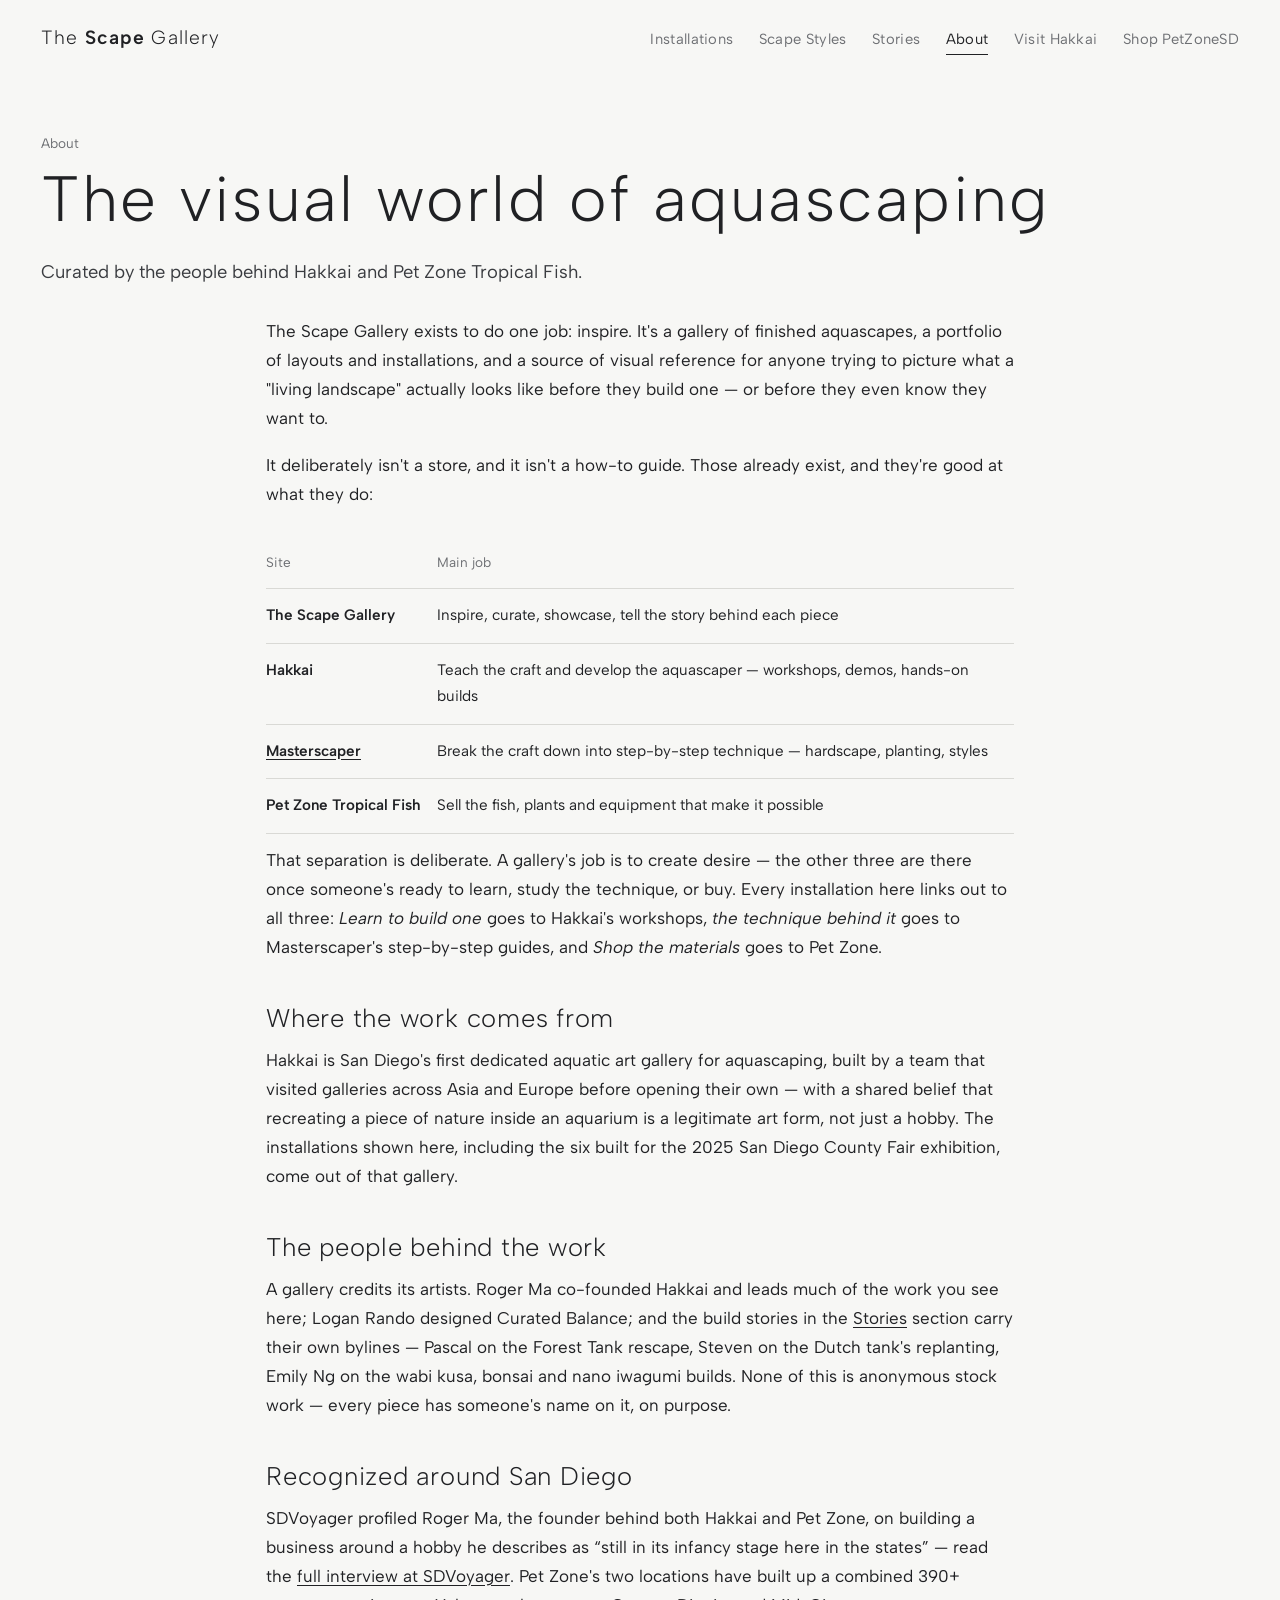
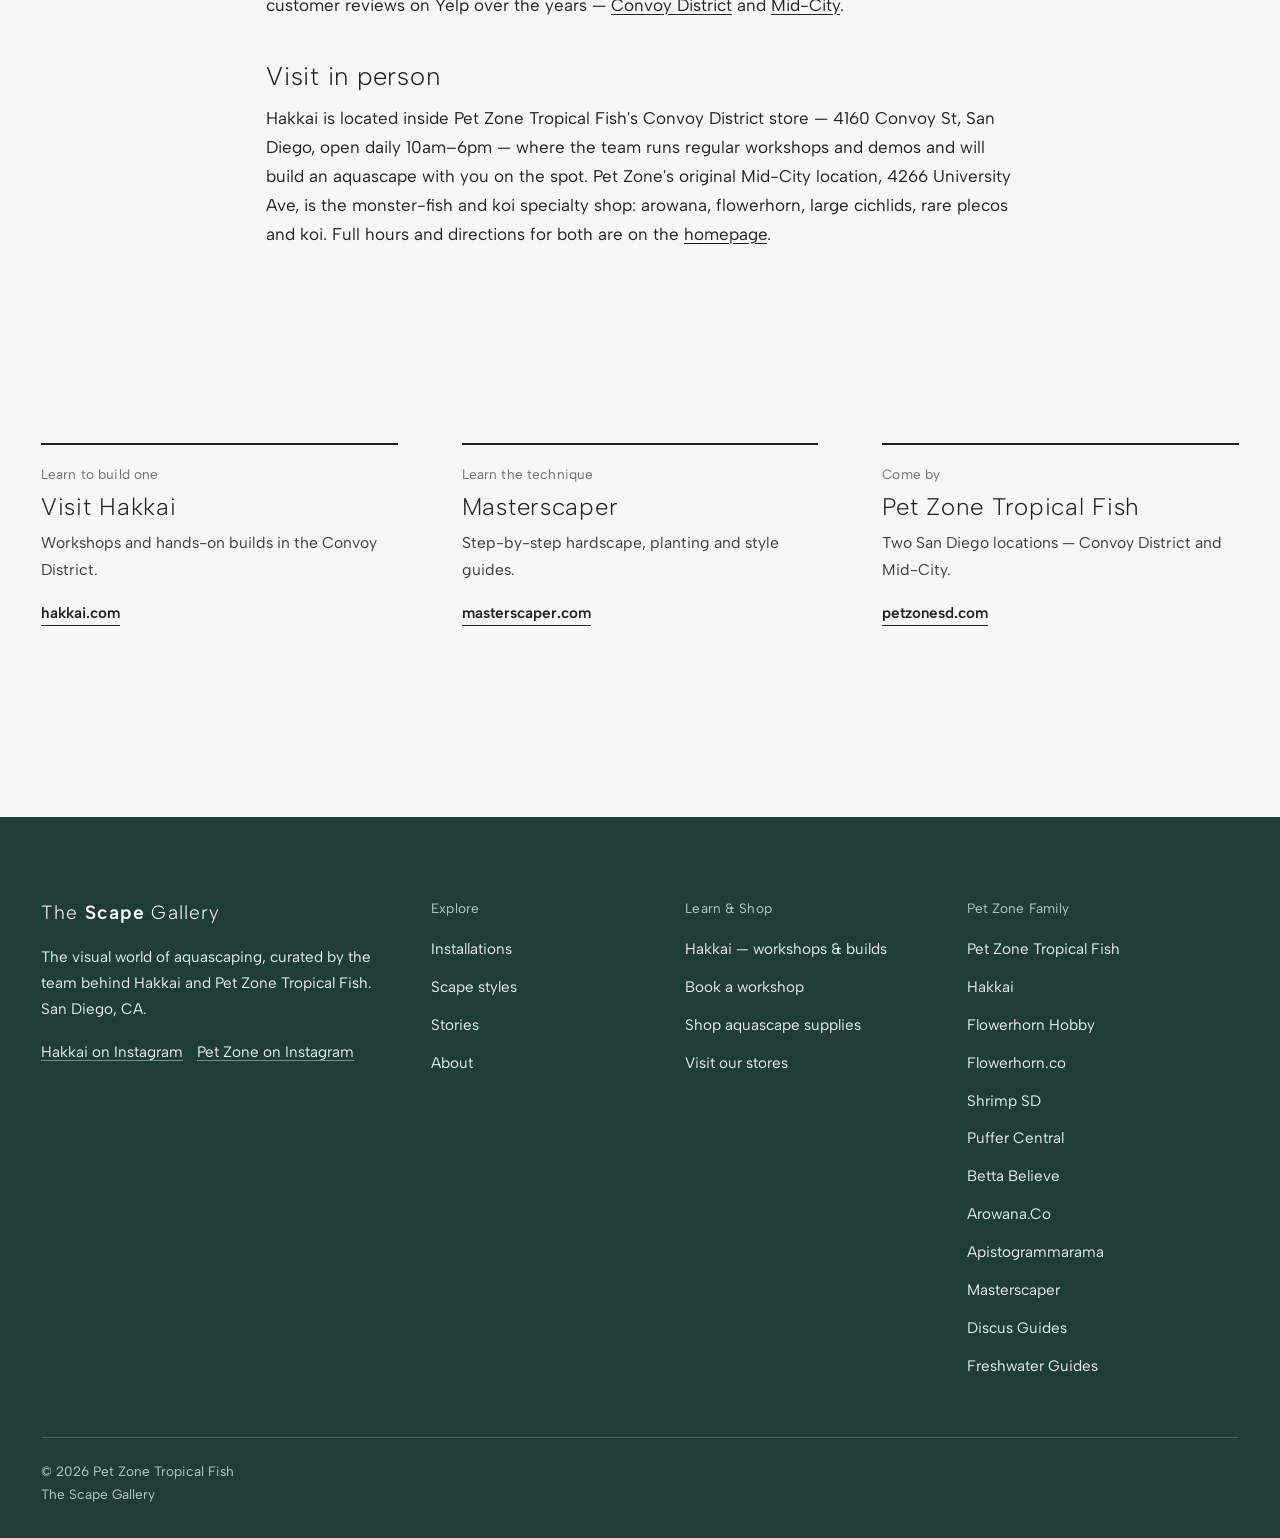
==== commit a0cfe58f: "Add Masterscaper as the third pillar on the About page The About page's role table and CTA row expla" ====
--- a/about/index.html
+++ b/about/index.html
@@ -50,9 +50,10 @@
 <tr><th>Site</th><th>Main job</th></tr>
 <tr><td>The Scape Gallery</td><td>Inspire, curate, showcase, tell the story behind each piece</td></tr>
 <tr><td>Hakkai</td><td>Teach the craft and develop the aquascaper — workshops, demos, hands-on builds</td></tr>
+<tr><td><a href="https://masterscaper.com/">Masterscaper</a></td><td>Break the craft down into step-by-step technique — hardscape, planting, styles</td></tr>
 <tr><td>Pet Zone Tropical Fish</td><td>Sell the fish, plants and equipment that make it possible</td></tr>
 </table>
-<p>That separation is deliberate. A gallery's job is to create desire — the other two are there once someone's ready to learn or to buy. Every installation here links out to both: <em>Learn to build one</em> goes to Hakkai's workshops, <em>Shop the materials</em> goes to Pet Zone.</p>
+<p>That separation is deliberate. A gallery's job is to create desire — the other three are there once someone's ready to learn, study the technique, or buy. Every installation here links out to all three: <em>Learn to build one</em> goes to Hakkai's workshops, <em>the technique behind it</em> goes to Masterscaper's step-by-step guides, and <em>Shop the materials</em> goes to Pet Zone.</p>
 <h2>Where the work comes from</h2>
 <p>Hakkai is San Diego's first dedicated aquatic art gallery for aquascaping, built by a team that visited galleries across Asia and Europe before opening their own — with a shared belief that recreating a piece of nature inside an aquarium is a legitimate art form, not just a hobby. The installations shown here, including the six built for the 2025 San Diego County Fair exhibition, come out of that gallery.</p>
 <h2>The people behind the work</h2>
@@ -64,8 +65,9 @@
 </div></section>
 
 <section class="section-tight"><div class="wrap">
-<div class="cta-row">
+<div class="cta-row cols-3">
 <a class="cta" href="https://hakkai.com/collections/aquascape-workshops"><span class="kicker">Learn to build one</span><h3>Visit Hakkai</h3><p>Workshops and hands-on builds in the Convoy District.</p><span class="go">hakkai.com</span></a>
+<a class="cta" href="https://masterscaper.com/"><span class="kicker">Learn the technique</span><h3>Masterscaper</h3><p>Step-by-step hardscape, planting and style guides.</p><span class="go">masterscaper.com</span></a>
 <a class="cta" href="https://www.petzonesd.com/contact-location/"><span class="kicker">Come by</span><h3>Pet Zone Tropical Fish</h3><p>Two San Diego locations — Convoy District and Mid-City.</p><span class="go">petzonesd.com</span></a>
 </div>
 </div></section>
--- a/assets/site.css
+++ b/assets/site.css
@@ -145,6 +145,7 @@
 
 /* calls to action: plain text blocks */
 .cta-row{display:grid;grid-template-columns:1fr 1fr;gap:clamp(24px,5vw,80px);max-width:960px}
+.cta-row.cols-3{grid-template-columns:1fr 1fr 1fr;max-width:1200px}
 .cta{display:block;border-top:2px solid var(--ink);padding-top:18px}
 .cta h3{font-weight:300;font-size:1.5rem;letter-spacing:.03em;margin:4px 0 8px}
 .cta p{margin:0 0 14px;font-size:.98rem;color:#3a3c40}
@@ -221,7 +222,7 @@
   .spec-grid{grid-template-columns:1fr 1fr}
   .filmstrip{grid-template-columns:1fr 1fr}
   .filmstrip img:nth-child(n){aspect-ratio:4/3}
-  .cta-row,.visit-grid,.story-block .cols,.style-block .cols{grid-template-columns:1fr}
+  .cta-row,.cta-row.cols-3,.visit-grid,.story-block .cols,.style-block .cols{grid-template-columns:1fr}
   .style-row{grid-template-columns:repeat(2,1fr)}
 }
 @media (max-width:700px){
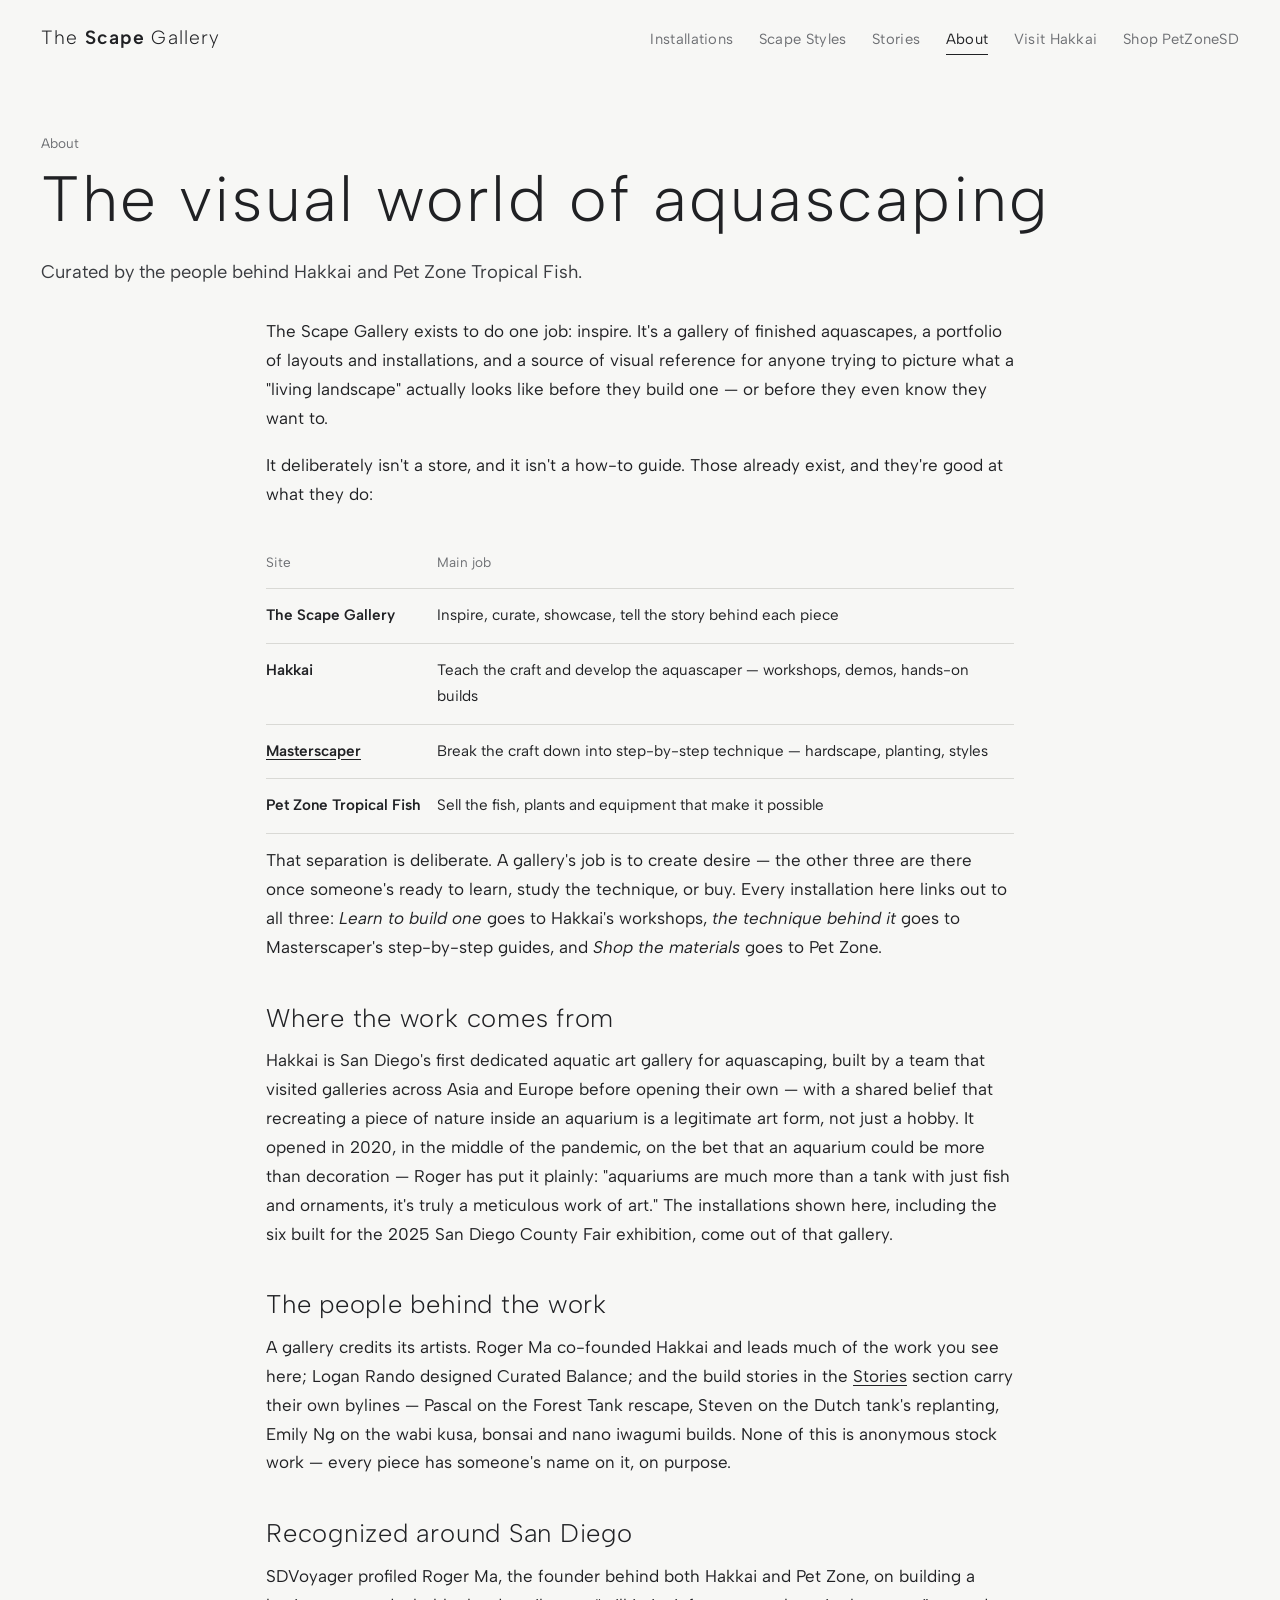
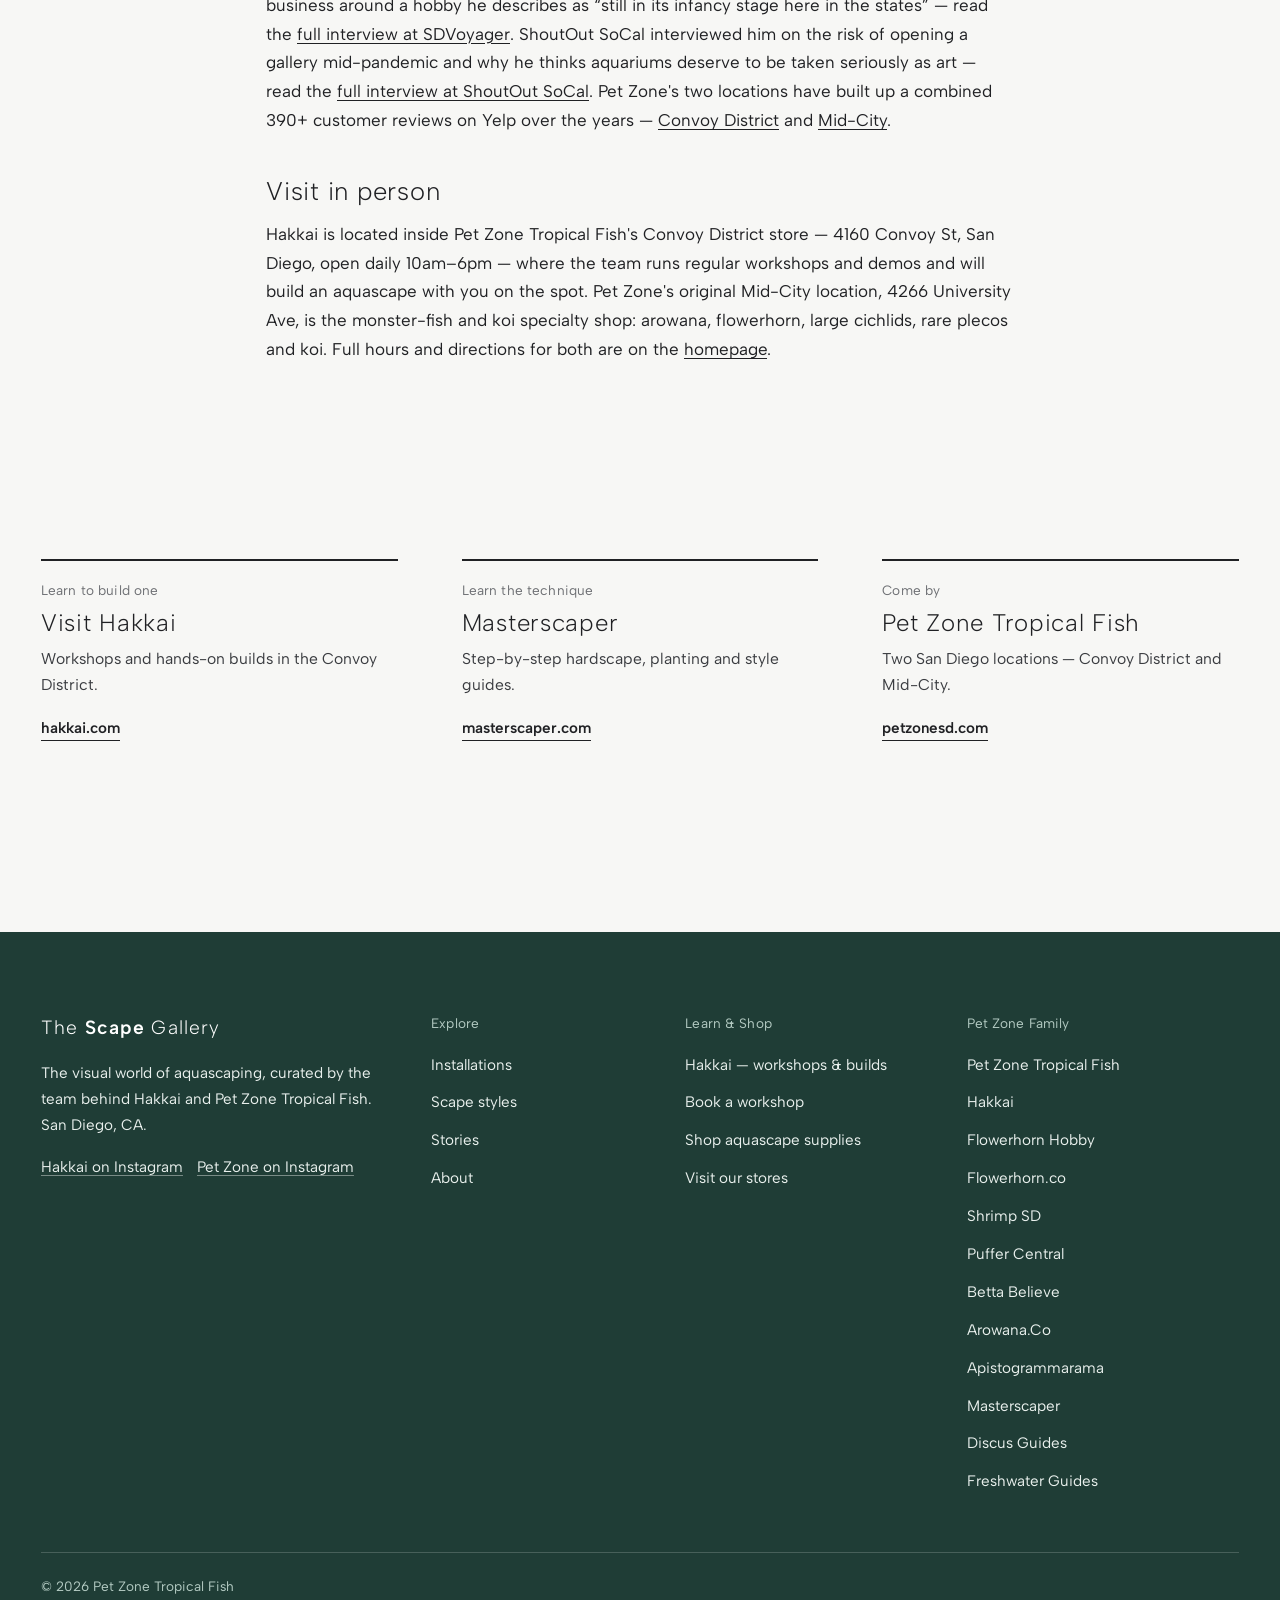
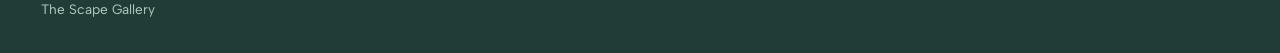
==== commit 7809eee0: "Add founding story + second press citation to About; tie gallery to 2025 County Fair exhibition Abou" ====
--- a/about/index.html
+++ b/about/index.html
@@ -55,11 +55,11 @@
 </table>
 <p>That separation is deliberate. A gallery's job is to create desire — the other three are there once someone's ready to learn, study the technique, or buy. Every installation here links out to all three: <em>Learn to build one</em> goes to Hakkai's workshops, <em>the technique behind it</em> goes to Masterscaper's step-by-step guides, and <em>Shop the materials</em> goes to Pet Zone.</p>
 <h2>Where the work comes from</h2>
-<p>Hakkai is San Diego's first dedicated aquatic art gallery for aquascaping, built by a team that visited galleries across Asia and Europe before opening their own — with a shared belief that recreating a piece of nature inside an aquarium is a legitimate art form, not just a hobby. The installations shown here, including the six built for the 2025 San Diego County Fair exhibition, come out of that gallery.</p>
+<p>Hakkai is San Diego's first dedicated aquatic art gallery for aquascaping, built by a team that visited galleries across Asia and Europe before opening their own — with a shared belief that recreating a piece of nature inside an aquarium is a legitimate art form, not just a hobby. It opened in 2020, in the middle of the pandemic, on the bet that an aquarium could be more than decoration — Roger has put it plainly: "aquariums are much more than a tank with just fish and ornaments, it's truly a meticulous work of art." The installations shown here, including the six built for the 2025 San Diego County Fair exhibition, come out of that gallery.</p>
 <h2>The people behind the work</h2>
 <p>A gallery credits its artists. Roger Ma co-founded Hakkai and leads much of the work you see here; Logan Rando designed Curated Balance; and the build stories in the <a href="/stories/">Stories</a> section carry their own bylines — Pascal on the Forest Tank rescape, Steven on the Dutch tank's replanting, Emily Ng on the wabi kusa, bonsai and nano iwagumi builds. None of this is anonymous stock work — every piece has someone's name on it, on purpose.</p>
 <h2>Recognized around San Diego</h2>
-<p>SDVoyager profiled Roger Ma, the founder behind both Hakkai and Pet Zone, on building a business around a hobby he describes as &ldquo;still in its infancy stage here in the states&rdquo; — read the <a href="https://sdvoyager.com/interview/hidden-gems-meet-roger-ma-of-hakkai-aquascape-design-gallery-pet-zone-tropical-fish/">full interview at SDVoyager</a>. Pet Zone's two locations have built up a combined 390+ customer reviews on Yelp over the years — <a href="https://www.yelp.com/biz/pet-zone-tropical-fish-san-diego-2">Convoy District</a> and <a href="https://www.yelp.com/biz/pet-zone-tropical-fish-san-diego">Mid-City</a>.</p>
+<p>SDVoyager profiled Roger Ma, the founder behind both Hakkai and Pet Zone, on building a business around a hobby he describes as &ldquo;still in its infancy stage here in the states&rdquo; — read the <a href="https://sdvoyager.com/interview/hidden-gems-meet-roger-ma-of-hakkai-aquascape-design-gallery-pet-zone-tropical-fish/">full interview at SDVoyager</a>. ShoutOut SoCal interviewed him on the risk of opening a gallery mid-pandemic and why he thinks aquariums deserve to be taken seriously as art — read the <a href="https://shoutoutsocal.com/meet-roger-ma-entrepreneur-business-owner/">full interview at ShoutOut SoCal</a>. Pet Zone's two locations have built up a combined 390+ customer reviews on Yelp over the years — <a href="https://www.yelp.com/biz/pet-zone-tropical-fish-san-diego-2">Convoy District</a> and <a href="https://www.yelp.com/biz/pet-zone-tropical-fish-san-diego">Mid-City</a>.</p>
 <h2>Visit in person</h2>
 <p>Hakkai is located inside Pet Zone Tropical Fish's Convoy District store — 4160 Convoy St, San Diego, open daily 10am–6pm — where the team runs regular workshops and demos and will build an aquascape with you on the spot. Pet Zone's original Mid-City location, 4266 University Ave, is the monster-fish and koi specialty shop: arowana, flowerhorn, large cichlids, rare plecos and koi. Full hours and directions for both are on the <a href="/#visit">homepage</a>.</p>
 </div></section>
